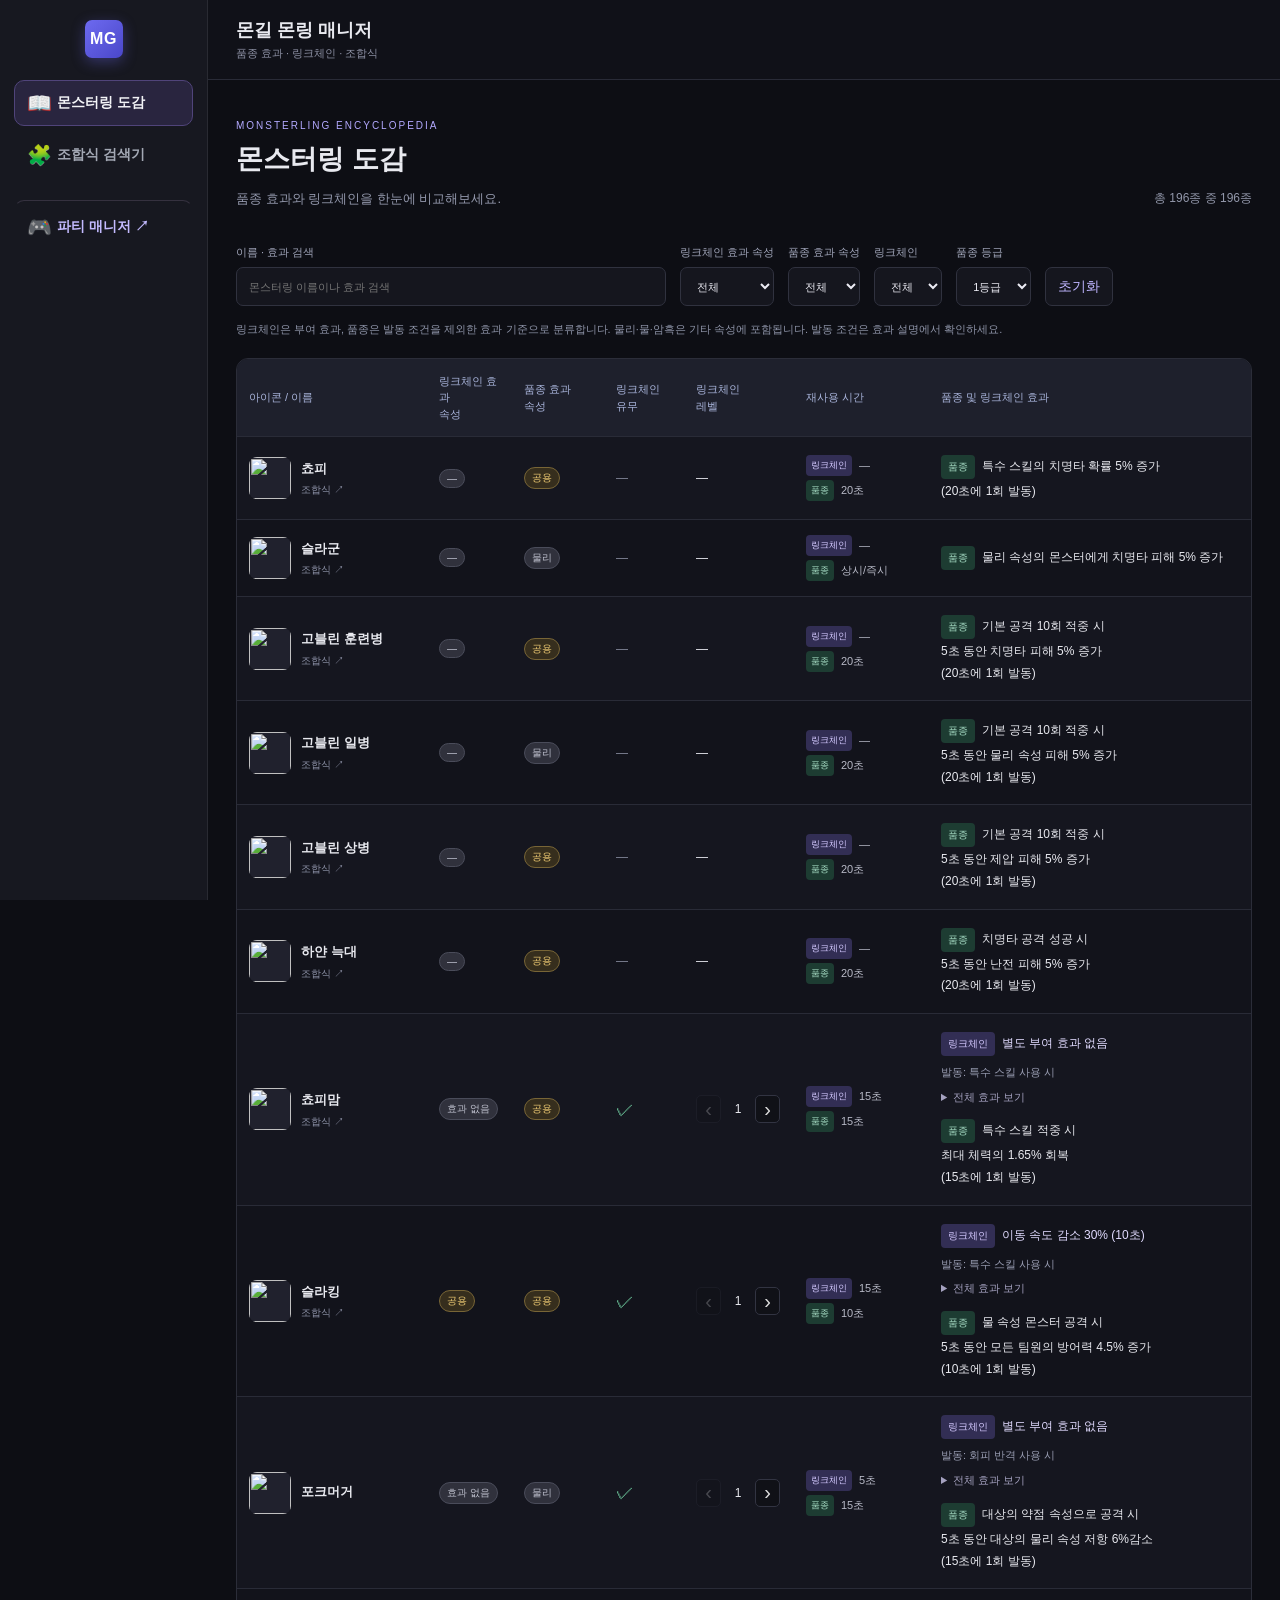
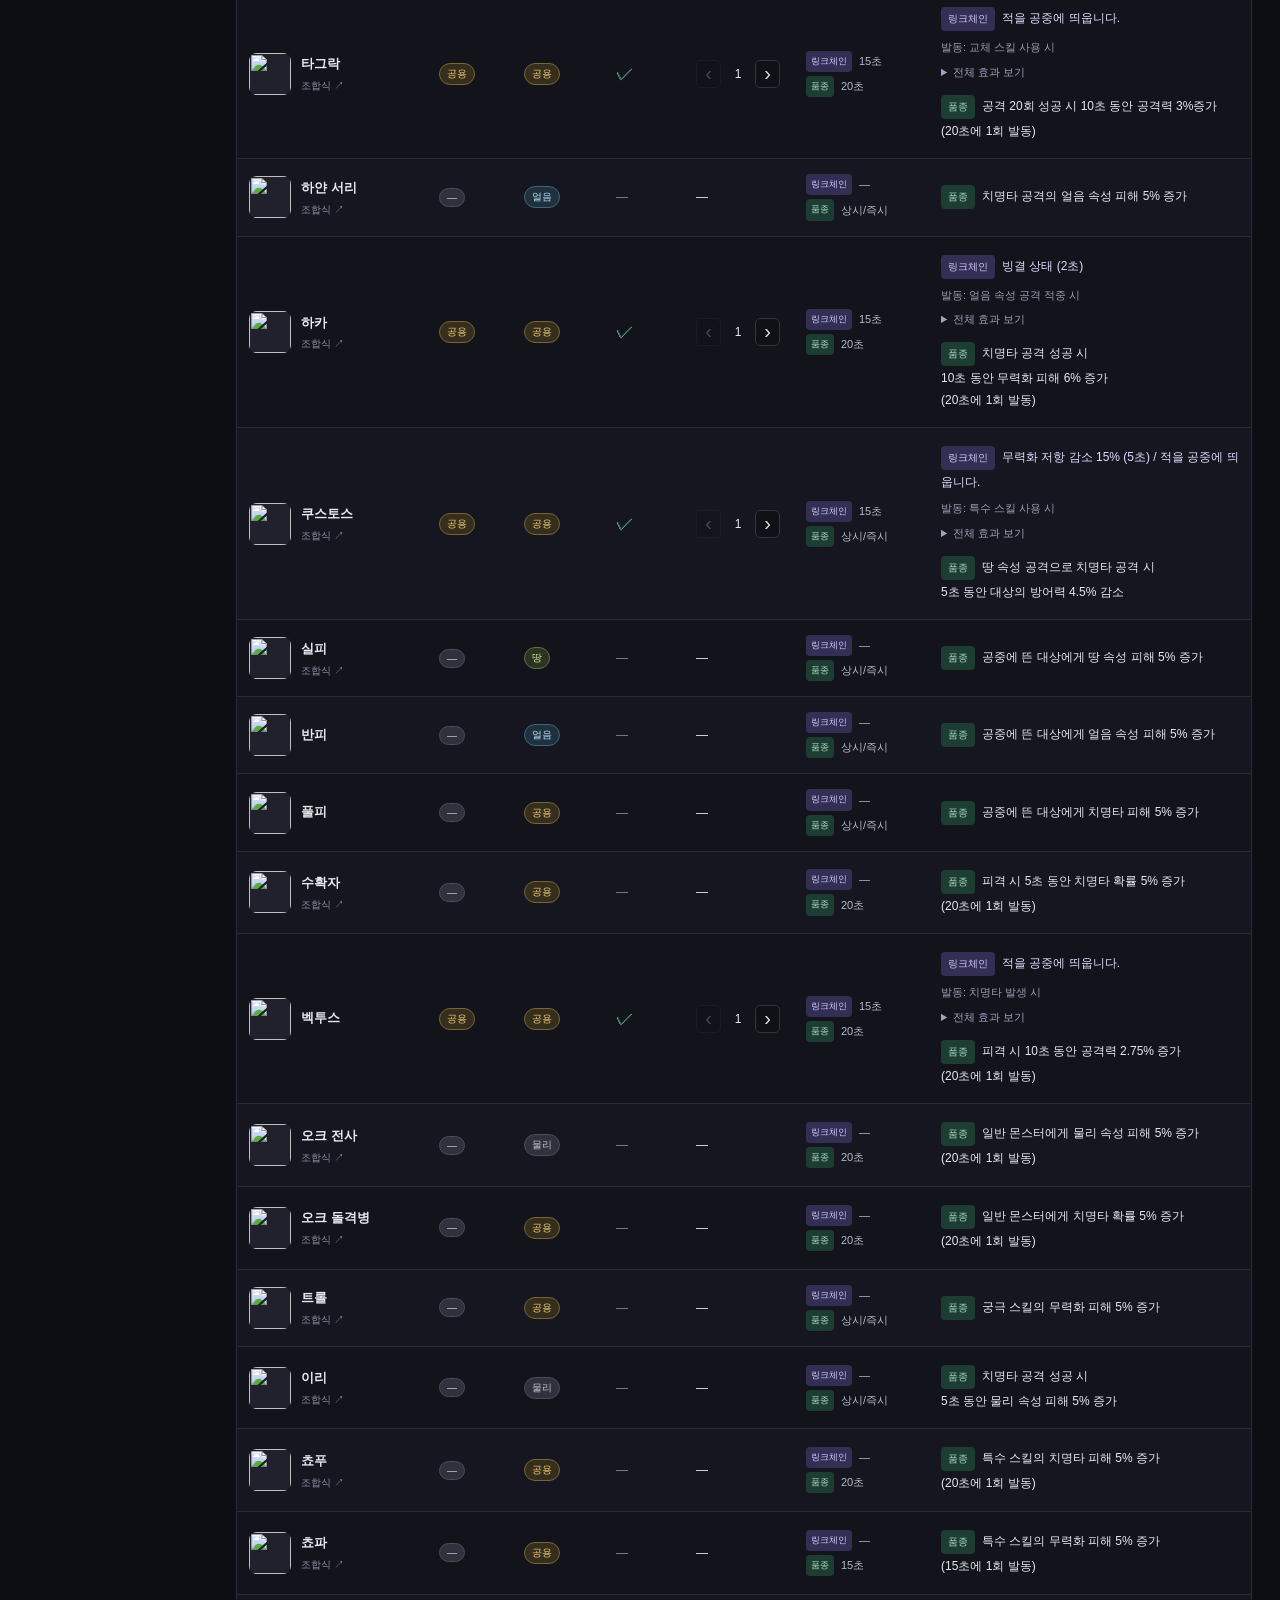
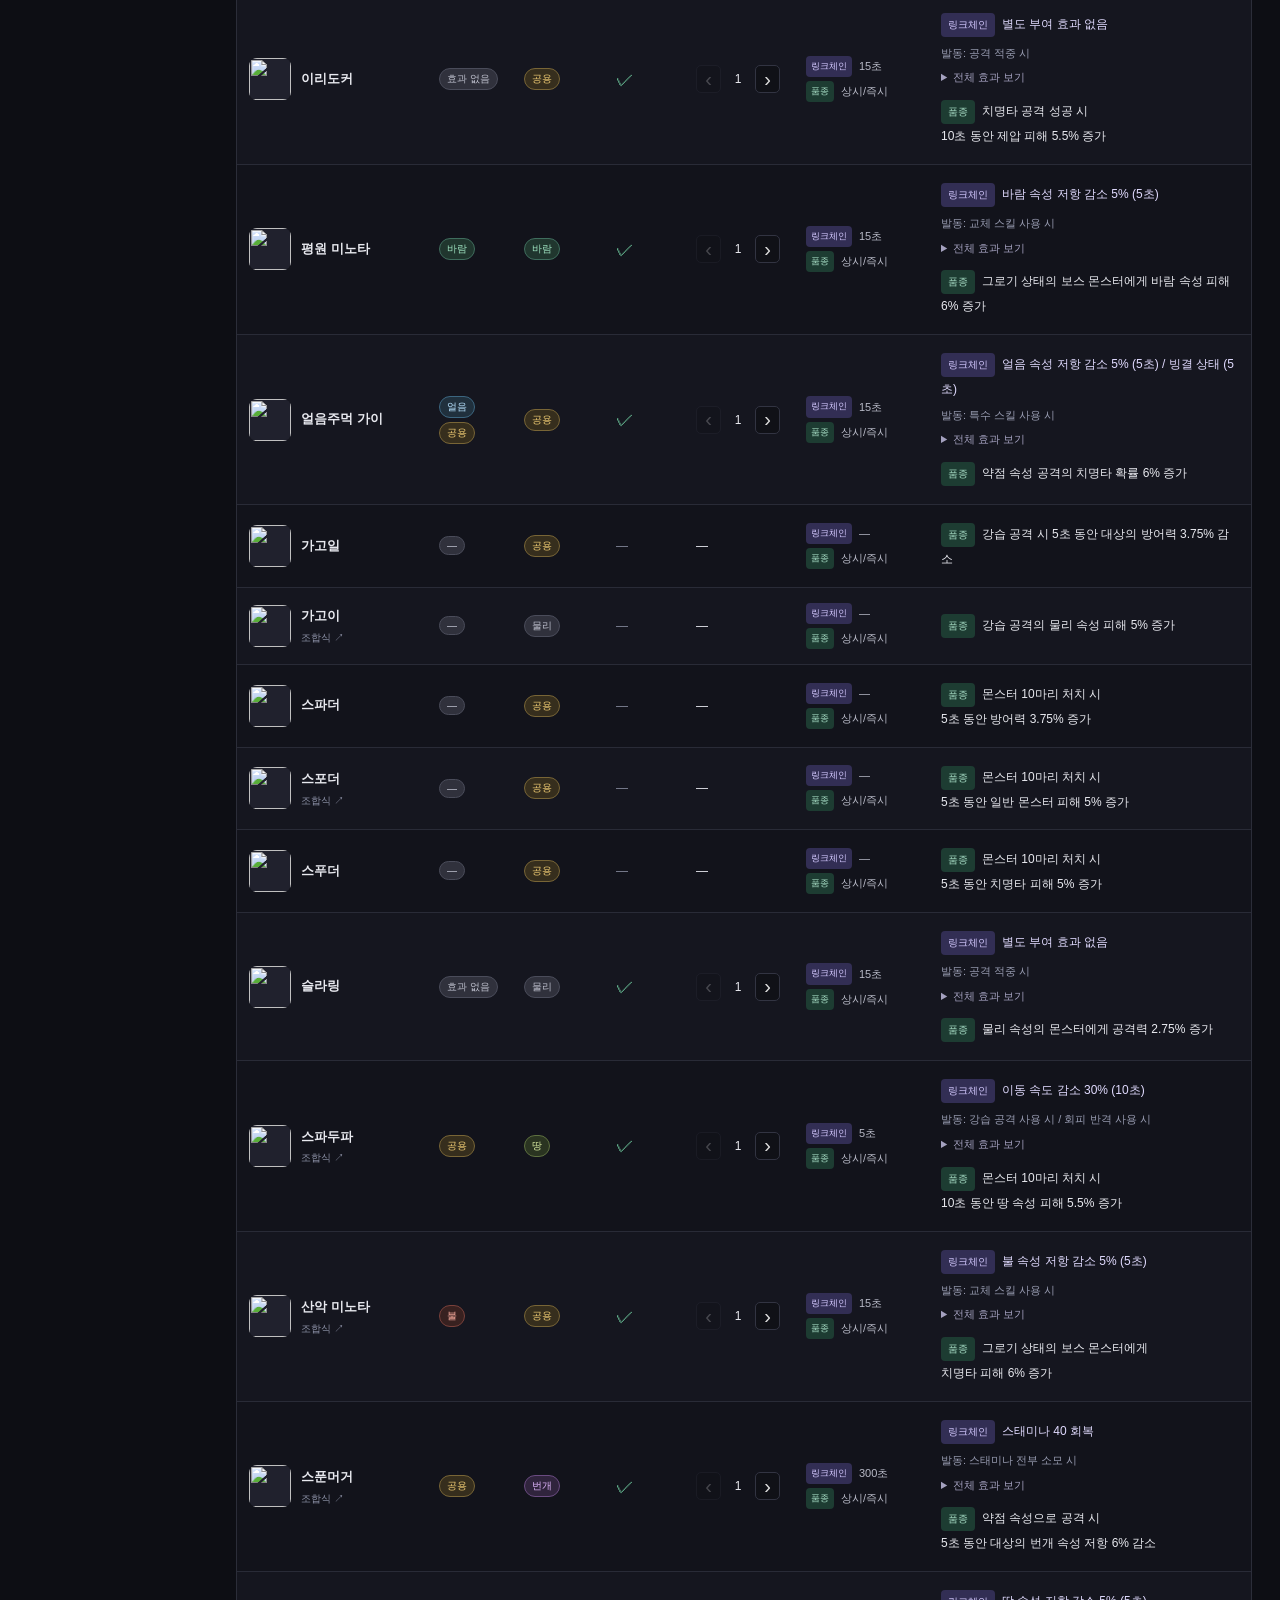
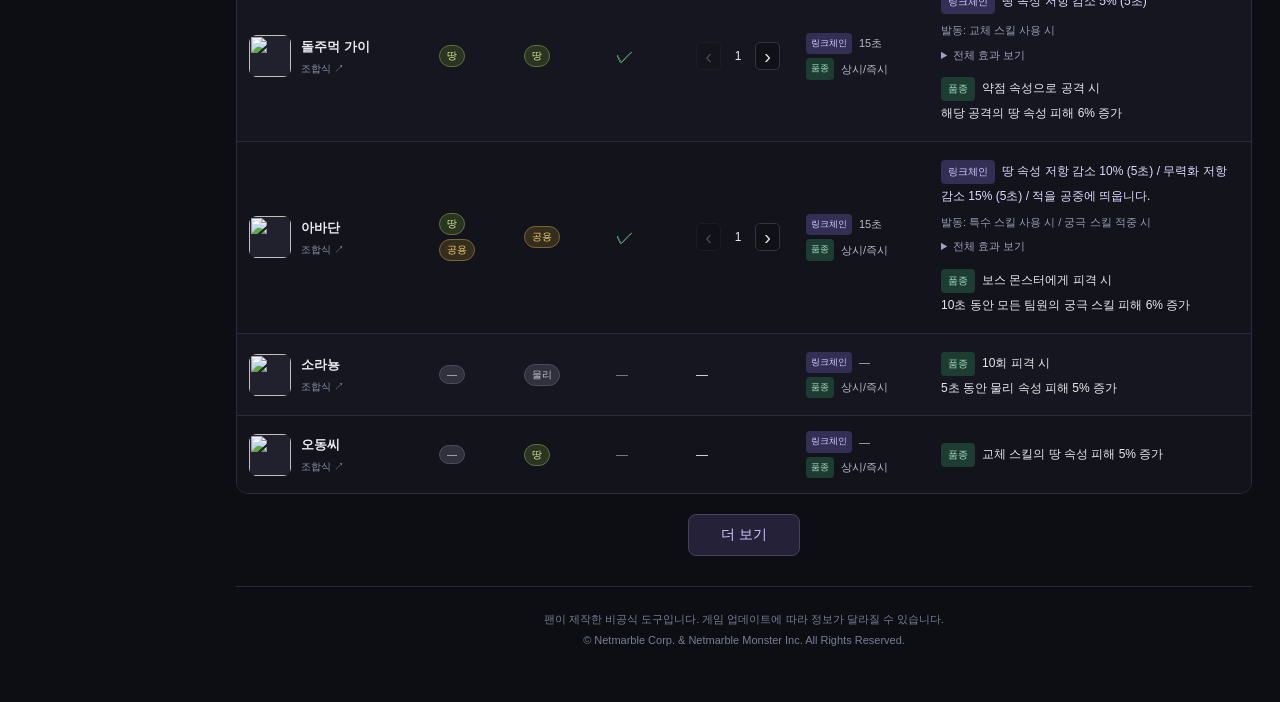
==== index.html @ b7ab4e78 "Add files via upload" ====
<!doctype html><html lang="ko"><head><meta charset="utf-8"><meta name="viewport" content="width=device-width,initial-scale=1"><title>몬길 몬링 매니저 · 품종 효과와 링크체인 도감</title><link rel="stylesheet" href="editor-base.css"><link rel="stylesheet" href="style.css?v=20261018-effects3"></head><body><div class="app-shell monling-shell"><aside class="app-sidebar"><div class="app-sidebar__brand"><span class="app-sidebar__logo">MG</span></div><nav class="app-sidebar__nav" aria-label="주 메뉴"><a href="index.html" class="app-sidebar__item is-active" aria-current="page"><span class="app-sidebar__icon">📖</span><span class="app-sidebar__label">몬스터링 도감</span></a><a href="recipes/index.html" class="app-sidebar__item"><span class="app-sidebar__icon">🧩</span><span class="app-sidebar__label">조합식 검색기</span></a><a href="https://southsilverg.github.io/MonGilPartyManagers/" class="app-sidebar__item manager-switch" data-party-link><span class="app-sidebar__icon">🎮</span><span class="app-sidebar__label">파티 매니저 ↗</span></a></nav></aside><div class="app-content"><header class="manager-header"><a class="manager-brand" href="index.html"><span class="manager-logo">MG</span><span><strong>몬길 몬링 매니저</strong><small>품종 효과 · 링크체인 · 조합식</small></span></a></header>
<main class="catalog-page"><div class="page-heading"><div><p class="eyebrow">MONSTERLING ENCYCLOPEDIA</p><h1>몬스터링 도감</h1><p>품종 효과와 링크체인을 한눈에 비교해보세요.</p></div><span id="resultCount" role="status" aria-live="polite"></span></div>
<form id="filters" class="filters" role="search"><label class="search-label"><span>이름 · 효과 검색</span><input id="search" type="search" placeholder="몬스터링 이름이나 효과 검색" autocomplete="off"></label><label>링크체인 효과 속성<select id="chainElement" aria-label="링크체인 효과 속성"><option value="">전체</option></select></label><label>품종 효과 속성<select id="breedElement" aria-label="품종 효과 속성"><option value="">전체</option></select></label><label>링크체인<select id="hasChain" aria-label="링크체인"><option value="">전체</option><option value="yes">있음</option><option value="no">없음</option></select></label><label>품종 등급<select id="grade" aria-label="품종 등급"><option value="1">1등급</option><option value="2">2등급</option><option value="3">3등급</option><option value="4">4등급</option><option value="5">5등급</option></select></label><button type="button" id="reset">초기화</button></form>
<p class="filter-note">링크체인은 부여 효과, 품종은 발동 조건을 제외한 효과 기준으로 분류합니다. 물리·물·암흑은 기타 속성에 포함됩니다. 발동 조건은 효과 설명에서 확인하세요.</p>
<div class="table-wrap"><table><thead><tr><th scope="col">아이콘 / 이름</th><th scope="col">링크체인 효과<br>속성</th><th scope="col">품종 효과<br>속성</th><th scope="col">링크체인<br>유무</th><th scope="col">링크체인<br>레벨</th><th scope="col">재사용 시간</th><th scope="col">품종 및 링크체인 효과</th></tr></thead><tbody id="catalogRows"></tbody></table></div><p id="empty" class="empty" hidden>일치하는 몬스터링이 없습니다. 검색어나 필터를 바꿔보세요.</p><button id="loadMore" type="button" class="load-more" hidden>더 보기</button>
<footer class="manager-footer">팬이 제작한 비공식 도구입니다. 게임 업데이트에 따라 정보가 달라질 수 있습니다.<br>© Netmarble Corp. &amp; Netmarble Monster Inc. All Rights Reserved.</footer></main></div></div>
<script src="site-links.js"></script><script src="catalog-data.js?v=20261018-effects3"></script><script src="catalog-engine.js?v=20261018-effects3"></script><script src="app.js?v=20261018-effects3"></script><script src="analytics-config.js"></script><script src="analytics.js"></script></body></html>
---- editor-base.css ----
:root {
  --bg: #0a0b10;
  --bg-soft: #10121a;
  --panel: #14161f;
  --panel-2: #191c27;
  --border: rgba(255, 255, 255, 0.08);
  --border-strong: rgba(255, 255, 255, 0.14);
  --dashed: rgba(255, 255, 255, 0.22);

  --text-primary: #f3f4f7;
  --text-secondary: #a3a8b4;
  --text-muted: #6b7280;

  --accent: #6d6af0;
  --accent-soft: rgba(109, 106, 240, 0.16);
  --accent-border: rgba(109, 106, 240, 0.45);

  --green: #2fbf71;
  --green-hover: #29a862;
  --green-soft: rgba(47, 191, 113, 0.18);
  --green-border: rgba(47, 191, 113, 0.55);

  --gold: #e8b13e;
  --gold-soft: rgba(232, 177, 62, 0.16);

  --radius-lg: 14px;
  --radius-md: 10px;
  --radius-sm: 7px;
}

* { box-sizing: border-box; }

html, body {
  margin: 0;
  padding: 0;
  background: var(--bg);
  color: var(--text-primary);
  font-family: "Pretendard", "Malgun Gothic", "Apple SD Gothic Neo", -apple-system, sans-serif;
  -webkit-font-smoothing: antialiased;
}

body {
  background:
    radial-gradient(1200px 500px at 15% -10%, rgba(109, 106, 240, 0.10), transparent 60%),
    radial-gradient(900px 500px at 100% 10%, rgba(47, 191, 113, 0.06), transparent 55%),
    var(--bg);
  min-height: 100vh;
}

/* ---------- 헤더 / 툴바 ---------- */
.toolbar {
  display: flex;
  align-items: center;
  justify-content: space-between;
  padding: 14px 28px;
  border-bottom: 1px solid var(--border);
  position: sticky;
  top: 0;
  background: rgba(10, 11, 16, 0.85);
  backdrop-filter: blur(8px);
  z-index: 5;
  flex-wrap: wrap;
  gap: 10px;
}

.brand { display: flex; align-items: center; gap: 12px; }

.brand__mark {
  width: 34px;
  height: 34px;
  border-radius: 9px;
  background: linear-gradient(135deg, var(--accent), #4a47c9);
  display: flex;
  align-items: center;
  justify-content: center;
  font-weight: 800;
  font-size: 16px;
  color: #fff;
  letter-spacing: 0.5px;
  box-shadow: 0 4px 14px rgba(109, 106, 240, 0.35);
}

.brand__text { display: flex; flex-direction: column; line-height: 1.25; }
.brand__title { font-size: 17.5px; font-weight: 700; color: var(--text-primary); }
.brand__subtitle { font-size: 14px; color: var(--text-muted); font-weight: 500; }

.btn-save-png {
  display: flex;
  align-items: center;
  gap: 6px;
  background: var(--green);
  border: 1px solid rgba(0, 0, 0, 0.15);
  color: #08150d;
  padding: 9px 18px;
  border-radius: 8px;
  cursor: pointer;
  font-weight: 700;
  font-size: 16px;
  transition: background 0.15s, transform 0.1s;
}
.btn-save-png:hover { background: var(--green-hover); }
.btn-save-png:active { transform: translateY(1px); }
.btn-save-png__icon { font-size: 15px; }

.toolbar__actions {
  display: flex;
  align-items: center;
  gap: 10px;
  flex-wrap: wrap;
}

.btn-upload-png {
  display: flex;
  align-items: center;
  gap: 6px;
  background: var(--accent);
  border: 1px solid rgba(0, 0, 0, 0.15);
  color: #fff;
  padding: 9px 18px;
  border-radius: 8px;
  cursor: pointer;
  font-weight: 700;
  font-size: 16px;
  transition: background 0.15s, transform 0.1s;
}
.btn-upload-png:hover { background: #5b57e6; }
.btn-upload-png:active { transform: translateY(1px); }
.btn-upload-png__icon { font-size: 15px; }

.btn-history {
  display: flex;
  align-items: center;
  gap: 6px;
  background: var(--panel-2);
  border: 1px solid var(--border-strong);
  color: var(--text-primary);
  padding: 9px 18px;
  border-radius: 8px;
  cursor: pointer;
  font-weight: 700;
  font-size: 16px;
  transition: background 0.15s, transform 0.1s;
}
.btn-history:hover { background: #222636; }
.btn-history:active { transform: translateY(1px); }
.btn-history__icon { font-size: 15px; }

/* ---------- 기록(히스토리) 팝업 ---------- */
.history-modal__list {
  overflow-y: auto;
  padding: 10px 12px;
  display: flex;
  flex-direction: column;
  gap: 6px;
  min-height: 80px;
}
.history-item {
  display: flex;
  align-items: center;
  gap: 8px;
  background: var(--bg-soft);
  border: 1px solid var(--border);
  border-radius: var(--radius-sm);
  padding: 10px 12px;
  cursor: pointer;
}
.history-item:hover { border-color: var(--accent-border); background: var(--accent-soft); }
.history-item__main { flex: 1; min-width: 0; }
.history-item__title {
  font-size: 16px;
  font-weight: 700;
  color: var(--text-primary);
  overflow: hidden;
  text-overflow: ellipsis;
  white-space: nowrap;
}
.history-item__time { font-size: 12.5px; color: var(--text-muted); margin-top: 4px; }
.history-item__members {
  display: flex;
  flex-wrap: wrap;
  gap: 4px 8px;
  margin-top: 6px;
}
.history-item__members--empty { font-size: 12.5px; color: var(--text-muted); }
.history-item__member {
  display: inline-flex;
  align-items: center;
  gap: 5px;
  font-size: 13px;
  color: var(--text-primary);
  background: rgba(255, 255, 255, 0.04);
  border: 1px solid var(--border);
  border-radius: 999px;
  padding: 2px 9px 2px 3px;
}
.history-item__member-icon {
  width: 22px;
  height: 22px;
  border-radius: 50%;
  object-fit: cover;
  flex: none;
}
.history-item__delete {
  background: none;
  border: none;
  color: var(--text-muted);
  font-size: 16px;
  cursor: pointer;
  padding: 4px 8px;
  border-radius: 6px;
}
.history-item__delete:hover { color: #ff7b7b; background: rgba(255, 123, 123, 0.12); }
.history-modal__empty {
  text-align: center;
  color: var(--text-muted);
  padding: 28px 8px;
  font-size: 15px;
}
.history-modal__footer {
  display: flex;
  align-items: center;
  justify-content: space-between;
  gap: 10px;
  padding: 10px 16px;
  border-top: 1px solid var(--border);
}
.history-modal__hint { font-size: 12px; color: var(--text-muted); line-height: 1.4; }
.history-modal__clear {
  flex-shrink: 0;
  background: none;
  border: 1px solid var(--border-strong);
  color: var(--text-secondary);
  border-radius: 6px;
  padding: 6px 10px;
  font-size: 13px;
  cursor: pointer;
}
.history-modal__clear:hover { color: #ff7b7b; border-color: rgba(255, 123, 123, 0.5); }

/* ---------- 좌측 사이드바 (파티 매니저 / 과금 효율 탭) ---------- */
.app-shell {
  display: flex;
  align-items: stretch;
  min-height: 100vh;
}

.app-sidebar {
  flex-shrink: 0;
  width: 208px;
  display: flex;
  flex-direction: column;
  gap: 22px;
  padding: 20px 14px;
  background: var(--panel);
  border-right: 1px solid var(--border);
  position: sticky;
  top: 0;
  height: 100vh;
  z-index: 10;
}

.app-sidebar__brand {
  display: flex;
  align-items: center;
  justify-content: center;
}

.app-sidebar__logo {
  width: 38px;
  height: 38px;
  border-radius: var(--radius-sm);
  background: linear-gradient(135deg, var(--accent), #4a47c9);
  display: flex;
  align-items: center;
  justify-content: center;
  font-weight: 800;
  font-size: 16px;
  color: #fff;
  letter-spacing: 0.5px;
  box-shadow: 0 4px 14px rgba(109, 106, 240, 0.35);
}

.app-sidebar__nav {
  display: flex;
  flex-direction: column;
  gap: 6px;
}

.app-sidebar__item {
  display: flex;
  align-items: center;
  gap: 10px;
  padding: 10px 12px;
  border-radius: var(--radius-md);
  border: 1px solid transparent;
  color: var(--text-secondary);
  text-decoration: none;
  font-size: 16px;
  font-weight: 700;
  transition: background 0.15s, border-color 0.15s, color 0.15s;
}
.app-sidebar__item:hover {
  background: var(--accent-soft);
  color: var(--text-primary);
}
.app-sidebar__item.is-active {
  background: var(--accent-soft);
  border-color: var(--accent-border);
  color: var(--text-primary);
}
.app-sidebar__icon {
  font-size: 20px;
  width: 20px;
  text-align: center;
  flex-shrink: 0;
}

.app-content {
  flex: 1;
  min-width: 0;
}

@media (max-width: 720px) {
  .app-shell { flex-direction: column; }
  .app-sidebar {
    width: 100%;
    height: auto;
    position: sticky;
    top: 0;
    flex-direction: row;
    align-items: center;
    justify-content: space-between;
    gap: 10px;
    padding: 10px 14px;
    border-right: none;
    border-bottom: 1px solid var(--border);
  }
  .app-sidebar__nav { flex-direction: row; gap: 8px; }
  .app-sidebar__item { padding: 8px 10px; font-size: 15px; }
}

/* ---------- 보드 레이아웃 ---------- */
.board {
  padding: 28px;
  max-width: 1440px;
  margin: 0 auto;
}

.slots {
  display: grid;
  grid-template-columns: repeat(3, 1fr);
  gap: 20px;
}

@media (max-width: 1000px) {
  .slots { grid-template-columns: 1fr; }
}

/* ---------- 파티 제목 / 컨텐츠 설정 ---------- */
/* 슬롯 영역(.slots)과 똑같은 3열 그리드를 사용해서, 파티 이름 박스는
   1~2번째 칸을, 컨텐츠 박스는 정확히 3번째 슬롯 칸의 폭에 맞춰
   정렬되도록 합니다. */
.party-header {
  display: grid;
  grid-template-columns: repeat(3, 1fr);
  gap: 20px;
  margin-bottom: 20px;
}

.party-title-box {
  grid-column: span 2;
  min-width: 0;
  background: var(--panel);
  border: 1px solid var(--border);
  border-radius: var(--radius-lg);
  padding: 4px 6px;
  display: flex;
  align-items: center;
}

.party-title-box__input {
  width: 100%;
  background: transparent;
  border: none;
  padding: 14px 16px;
  font-size: 27.5px;
  font-weight: 800;
  color: var(--text-primary);
  font-family: inherit;
}
.party-title-box__input:focus { outline: none; }
.party-title-box__input::placeholder { color: var(--text-muted); }

/* PNG 저장(html2canvas) 중에만 잠깐 쓰이는 대역(clone). html2canvas가
   <input> 내부 글자를 화면과 다르게(위쪽이 잘린 것처럼) 그리는 문제를
   피하려고, 캡처하는 동안에는 이 div가 입력창 자리를 대신합니다. */
.party-title-box__input--capture-hidden { display: none; }
.party-title-box__input--capture-clone {
  white-space: nowrap;
  overflow: hidden;
  text-overflow: ellipsis;
  box-sizing: border-box;
}
.party-title-box__input--capture-placeholder { color: var(--text-muted); }

.content-box {
  grid-column: span 1;
  min-width: 0;
  border: 1px solid var(--border);
  border-radius: var(--radius-lg);
  cursor: pointer;
  font-family: inherit;
  position: relative;
  overflow: hidden;
  background: var(--panel);
  display: flex;
  align-items: center;
  padding: 0 18px;
}

.content-box--empty {
  background: var(--bg-soft);
  border: 1.5px dashed var(--dashed);
  color: var(--text-secondary);
  justify-content: center;
  gap: 8px;
}
.content-box--empty:hover {
  border-color: var(--accent-border);
  background: var(--accent-soft);
  color: var(--text-primary);
}
.content-box--empty .content-box__plus {
  font-size: 32.5px;
  font-weight: 300;
  line-height: 1;
}
.content-box--empty .content-box__label {
  font-size: 16px;
  font-weight: 600;
}

.content-box__name {
  color: var(--text-primary);
  font-size: 22.5px;
  font-weight: 800;
  padding: 14px 0;
  position: relative;
  z-index: 2;
}
.content-box__image {
  position: absolute;
  top: 0;
  right: 0;
  height: 100%;
  width: 46%;
  background-size: cover;
  background-position: center;
  background-repeat: no-repeat;
  z-index: 0;
}
/* 이미지 왼쪽을 배경색 쪽으로 자연스럽게 흐려지게 하는 효과.
   (html2canvas로 PNG 저장할 때 CSS mask-image가 제대로 그려지지
   않아서, 실제 그라데이션 배경을 가진 요소를 겹치는 방식으로 대체) */
.content-box__image-fade {
  position: absolute;
  top: 0;
  right: 0;
  height: 100%;
  width: 46%;
  background: linear-gradient(to right, var(--panel) 0%, transparent 45%);
  pointer-events: none;
  z-index: 1;
}

@media (max-width: 720px) {
  .party-header { grid-template-columns: 1fr; }
  .party-title-box,
  .content-box { grid-column: 1 / -1; }
}

/* ---------- 컨텐츠 선택 팝업 ---------- */
.content-modal__tabs {
  display: flex;
  gap: 6px;
  padding: 12px 16px 0;
}
.content-modal__tab {
  flex: 1;
  padding: 9px 0;
  border-radius: var(--radius-sm);
  border: 1px solid var(--border);
  background: var(--bg-soft);
  color: var(--text-secondary);
  font-size: 16px;
  font-weight: 700;
  cursor: pointer;
}
.content-modal__tab:hover { color: var(--text-primary); border-color: var(--accent-border); }
.content-modal__tab.is-active {
  background: var(--accent-soft);
  border-color: var(--accent-border);
  color: var(--text-primary);
}

.content-modal__grid {
  padding: 12px 16px 16px;
  overflow-y: auto;
  display: grid;
  grid-template-columns: repeat(auto-fill, minmax(140px, 1fr));
  gap: 10px;
}

.content-item {
  background: var(--bg-soft);
  border: 1px solid var(--border);
  border-radius: var(--radius-md);
  cursor: pointer;
  padding: 8px;
  display: flex;
  flex-direction: column;
  gap: 8px;
  text-align: center;
  color: var(--text-primary);
  font-size: 16px;
  font-weight: 600;
  transition: background 0.15s, border-color 0.15s;
}
.content-item:hover { background: var(--accent-soft); border-color: var(--accent-border); }
.content-item img {
  width: 100%;
  aspect-ratio: 4 / 3;
  object-fit: cover;
  border-radius: var(--radius-sm);
}

/* ---------- 슬롯 컬럼 (카드형) ---------- */
.slot {
  display: flex;
  flex-direction: column;
  gap: 12px;
  background: var(--panel);
  border: 1px solid var(--border);
  border-radius: var(--radius-lg);
  padding: 14px;
  /* Without this, a long equipment/monster name inside this column can
     force its own natural (unwrapped) text width upward through the flex
     column, widening this slot beyond its equal 1fr share of the 3-column
     board and making it look bigger than the other, still-empty slots. */
  min-width: 0;
}

.slot__header {
  text-align: center;
  font-weight: 700;
  font-size: 16px;
  letter-spacing: 0.3px;
  color: var(--text-secondary);
  padding: 6px 0 2px;
}

/* ---------- 캐릭터 카드 ---------- */
.char-card {
  position: relative;
  border-radius: var(--radius-md);
  overflow: hidden;
  border: 1px solid var(--border);
  background: var(--bg-soft);
}

.char-card__button {
  width: 100%;
  aspect-ratio: 1 / 1;
  background: transparent;
  border: none;
  cursor: pointer;
  padding: 0;
  color: var(--text-muted);
  position: relative;
}

.char-card__button--empty {
  border: 1.5px dashed var(--dashed);
  border-radius: var(--radius-md);
  margin: 6px;
  width: calc(100% - 12px);
}
.char-card__button--empty:hover {
  border-color: var(--accent-border);
  background: var(--accent-soft);
  color: var(--text-secondary);
}
.char-card__button--empty:hover .char-card__portrait {
  background: var(--accent-soft);
}

/* 실제 이미지(또는 빈 상태 안내문구)를 담는 안쪽 래퍼입니다. 이미지 확대/
   자르기(overflow:hidden)는 여기서만 적용되고, charBtn 자체는 overflow가
   visible이라 형제로 붙는 아티팩트 버튼이 아래로 튀어나와도 잘리지 않습니다. */
.char-card__portrait {
  position: absolute;
  inset: 0;
  display: flex;
  flex-direction: column;
  align-items: center;
  justify-content: center;
  gap: 6px;
  overflow: hidden;
  transition: background 0.15s;
}

.char-card__button .placeholder-plus {
  font-size: 42.5px;
  font-weight: 300;
  line-height: 1;
}
.char-card__button .placeholder-hint {
  font-size: 15px;
  font-weight: 600;
}

.char-card__button img {
  width: 100%;
  height: 100%;
  object-fit: cover;
  display: block;
  /* Uniform frame rule applied identically to every character, regardless
     of the source image's own internal padding: every portrait is scaled
     up by the same fixed factor around its own center. This is a single
     shared CSS rule (not a per-character override) that shrinks how much
     of each source image's edge is visible, so differences in baked-in
     padding between source files matter less and every card reads as the
     same "zoom level". It cannot fully erase the largest source padding
     without over-cropping already-tight portraits, since the underlying
     images themselves are not being edited. */
  transform: scale(1.35);
  transform-origin: center center;
}

.char-card__name {
  background: var(--panel-2);
  border-top: 1px solid var(--border);
  padding: 10px 6px;
  font-size: 19.5px;
  font-weight: 700;
  color: var(--text-primary);
  display: flex;
  align-items: center;
  justify-content: center;
  flex-wrap: nowrap;
  gap: 6px;
  overflow: hidden;
}

.char-card__name-text {
  min-width: 0;
  overflow: hidden;
  text-overflow: ellipsis;
  white-space: nowrap;
}

/* ---------- 캐릭터 이름 앞 속성 아이콘 (배경 없이 아이콘만) ---------- */
.char-card__attr-icon {
  flex-shrink: 0;
  width: 1.15em;
  height: 1.15em;
  object-fit: contain;
}

/* ---------- 전설 몬스터링 버튼 (캐릭터 카드 우측 하단 구석, 이미지 안쪽에 겹쳐 표시) ---------- */
/* 이름 표시줄(.char-card__name)과 겹치지 않도록 bottom을 양수로 두어
   이미지 영역 안쪽에서만 걸치게 하고, 채도를 낮춘 어두운 톤으로 통일했습니다. */
.slot-badge-btn {
  position: absolute;
  bottom: 6%;
  width: 29%;
  aspect-ratio: 1 / 1;
  border-radius: 50%;
  border: 2px solid rgba(255, 255, 255, 0.4);
  background: linear-gradient(160deg, #3a3d44, #16171c);
  box-shadow: 0 4px 10px rgba(0, 0, 0, 0.5);
  cursor: pointer;
  padding: 0;
  z-index: 4;
  display: flex;
  align-items: center;
  justify-content: center;
  overflow: hidden;
  transition: transform 0.12s, box-shadow 0.12s, border-color 0.12s;
}

.slot-badge-btn:hover {
  transform: scale(1.06);
  border-color: rgba(255, 255, 255, 0.65);
  box-shadow: 0 6px 14px rgba(0, 0, 0, 0.6);
}

.slot-badge-btn__label {
  color: rgba(255, 255, 255, 0.85);
  font-size: 11.5px;
  font-weight: 800;
  line-height: 1.15;
  text-align: center;
  white-space: pre-line;
  padding: 0 4px;
}

.slot-badge-btn--filled {
  background: #0d0e12;
}

.slot-badge-btn--filled img {
  width: 100%;
  height: 100%;
  object-fit: contain;
  padding: 14%;
  box-sizing: border-box;
}

/* 전설 몬스터링은 이미지 우측 하단 구석을 차지합니다. 원 버튼 + (선택 시)
   그 아래 이름표를 함께 담는 래퍼를 통째로 위치시키고, 안의 버튼 자체는
   더 이상 개별적으로 위치를 잡지 않도록 position을 static으로 되돌립니다. */
.legend-monster-slot {
  position: absolute;
  right: 6%;
  bottom: 6%;
  width: 29%;
  z-index: 4;
  display: flex;
  flex-direction: column;
  align-items: center;
  gap: 4px;
}

.legend-monster-slot .slot-badge-btn {
  position: static;
  width: 100%;
}

.legend-monster-slot__name {
  color: #fff;
  font-size: 14px;
  font-weight: 800;
  white-space: nowrap;
  text-shadow: 0 1px 4px rgba(0, 0, 0, 0.85), 0 0 2px rgba(0, 0, 0, 0.85);
}

/* ---------- 아티팩트 막대 (캐릭터 이름 바로 아래, 카드 폭 전체) ---------- */
.artifact-bar {
  width: 100%;
  display: flex;
  align-items: center;
  gap: 10px;
  padding: 10px 14px;
  background: var(--panel-2);
  border: none;
  border-top: 1px solid var(--border);
  cursor: pointer;
  font-family: inherit;
  text-align: left;
  color: var(--text-secondary);
  transition: background 0.15s, color 0.15s;
}

.artifact-bar:hover {
  background: var(--accent-soft);
  color: var(--text-primary);
}

.artifact-bar img {
  width: 40px;
  height: 40px;
  border-radius: 8px;
  object-fit: cover;
  flex-shrink: 0;
}

.artifact-bar__label {
  font-size: 16px;
  font-weight: 700;
  min-width: 0;
  overflow: hidden;
  text-overflow: ellipsis;
  white-space: nowrap;
}

.artifact-bar__label--placeholder {
  color: var(--text-muted);
  font-weight: 600;
}

.artifact-bar--filled .artifact-bar__label {
  color: var(--text-primary);
}

/* ---------- 몬스터링 ---------- */
.rings { display: flex; flex-direction: column; gap: 8px; }

/* 몬스터 버튼(왼쪽, 위아래 전체 높이)을 기준으로, 옵션 4칸은 오른쪽에
   2 x 2로 넓게 배치합니다. 옵션 칸이 이전보다 가로로 훨씬 넓어져서
   글자 크기를 키워도 겹치거나 너무 빽빽해지지 않습니다. 아래 옵션
   4칸(.ring-slot)에는 별도 grid-column/grid-row를 지정하지 않아도,
   CSS grid가 순서대로 자동 배치하면서 자연스럽게 2 x 2로 채워집니다
   (몬스터 버튼이 1열 전체를 차지하고 있기 때문).*/
.ring-row {
  display: grid;
  grid-template-columns: 1.7fr 2fr 2fr;
  grid-auto-rows: minmax(0, 1fr);
  align-items: stretch;
  gap: 6px;
  position: relative;
  border-radius: var(--radius-sm);
  min-width: 0;
}

.ring-row--linkchain {
  padding: 8px 4px 4px;
  margin: -4px -4px 0;
  border: 1px solid var(--gold-soft);
  background: linear-gradient(180deg, rgba(232, 177, 62, 0.07), transparent 60%);
  border-radius: var(--radius-md);
}

.badge-linkchain {
  position: absolute;
  top: -9px;
  left: 6px;
  background: var(--gold);
  color: #241a03;
  font-size: 11px;
  font-weight: 800;
  padding: 2px 7px;
  border-radius: 999px;
  letter-spacing: 0.2px;
  line-height: 1.4;
  box-shadow: 0 2px 6px rgba(232, 177, 62, 0.4);
  z-index: 2;
}

.ring-row__label {
  grid-row: 1 / span 2;
  background: var(--bg-soft);
  border: 1px solid var(--border);
  color: var(--text-secondary);
  font-size: 15px;
  font-weight: 600;
  display: flex;
  flex-direction: column;
  align-items: center;
  justify-content: center;
  gap: 2px;
  text-align: center;
  min-width: 0;
  min-height: 108px;
  border-radius: var(--radius-sm);
  padding: 4px;
  line-height: 1.2;
  cursor: pointer;
  transition: background 0.15s, border-color 0.15s;
}
.ring-row__label:hover { border-color: var(--accent-border); background: var(--accent-soft); }

.ring-row__label--empty {
  border-style: dashed;
  border-color: var(--dashed);
}

.ring-row__label--filled {
  border-color: var(--accent-border);
  background: var(--accent-soft);
}

.ring-row__monster-icon {
  width: 46px;
  height: 46px;
  object-fit: cover;
  border-radius: var(--radius-sm);
  flex-shrink: 0;
}

.ring-row__ring-name {
  font-size: 13px;
  font-weight: 700;
  color: var(--text-muted);
  text-transform: uppercase;
  letter-spacing: 0.3px;
}
.ring-row__monster-name {
  font-size: 15px;
  color: var(--text-primary);
  font-weight: 600;
  white-space: pre-line;
  overflow-wrap: break-word;
  word-break: break-all;
  max-width: 100%;
  min-width: 0;
  width: 100%;
}
.ring-row__monster-name--placeholder { color: var(--text-muted); font-weight: 500; white-space: normal; }

.ring-slot {
  background: var(--bg-soft);
  border: 1px solid var(--border);
  color: var(--text-muted);
  display: flex;
  flex-direction: column;
  align-items: center;
  justify-content: center;
  gap: 3px;
  text-align: center;
  min-height: 51px;
  border-radius: var(--radius-sm);
  padding: 4px;
  line-height: 1.2;
  cursor: pointer;
  transition: background 0.15s, border-color 0.15s, color 0.15s;
}
.ring-slot:hover { border-color: var(--accent-border); background: var(--accent-soft); }
.ring-slot.filled {
  background: var(--accent-soft);
  border-color: var(--accent-border);
}

.ring-slot__label {
  font-size: 12px;
  font-weight: 700;
  color: var(--text-muted);
  text-transform: uppercase;
  letter-spacing: 0.2px;
}
.ring-slot__value {
  font-size: 14.5px;
  font-weight: 600;
  color: var(--text-secondary);
  white-space: pre-line;
}
.ring-slot.filled .ring-slot__value { color: var(--text-primary); font-weight: 700; }

/* ---------- 장비 ---------- */
.equip-grid {
  display: grid;
  grid-template-columns: repeat(4, 1fr);
  gap: 8px;
  min-width: 0;
}

.equip-slot {
  background: var(--bg-soft);
  border: 1px solid var(--border);
  color: var(--text-primary);
  min-height: 96px;
  border-radius: var(--radius-md);
  cursor: pointer;
  display: flex;
  flex-direction: column;
  align-items: center;
  justify-content: center;
  gap: 4px;
  padding: 6px 4px;
  text-align: center;
  transition: background 0.15s, border-color 0.15s;
  min-width: 0;
}
.equip-slot:hover { border-color: var(--accent-border); background: var(--accent-soft); }
.equip-slot--empty { border-style: dashed; border-color: var(--dashed); }

.equip-slot img {
  width: 36px;
  height: 36px;
  object-fit: cover;
  border-radius: var(--radius-sm);
}

.equip-slot__label {
  display: flex;
  align-items: center;
  gap: 4px;
  font-size: 12.5px;
  font-weight: 700;
  color: var(--text-muted);
  text-transform: uppercase;
  letter-spacing: 0.2px;
}
.equip-slot__dot {
  width: 6px;
  height: 6px;
  border-radius: 50%;
  display: inline-block;
  flex-shrink: 0;
}
.equip-slot .equip-slot__value {
  font-size: 14.5px;
  font-weight: 600;
  color: var(--text-secondary);
  white-space: normal;
  overflow-wrap: break-word;
  word-break: break-all;
  max-width: 100%;
  min-width: 0;
  width: 100%;
}
.equip-slot--empty .equip-slot__value { color: var(--text-muted); font-weight: 500; }

/* ---------- 비고란 ---------- */
.remarks {
  margin-top: 22px;
  background: var(--panel);
  border: 1px solid var(--border);
  border-radius: var(--radius-lg);
  padding: 16px 18px;
}
.remarks__label {
  display: block;
  font-weight: 700;
  margin-bottom: 10px;
  color: var(--text-secondary);
  font-size: 15px;
  text-transform: uppercase;
  letter-spacing: 0.4px;
}
.remarks__textarea {
  width: 100%;
  min-height: 120px;
  resize: vertical;
  background: var(--bg-soft);
  color: var(--text-primary);
  border: 1px solid var(--border);
  border-radius: var(--radius-md);
  padding: 12px;
  font-size: 17px;
  font-family: inherit;
  line-height: 1.5;
}
.remarks__textarea::placeholder { color: var(--text-muted); }

/* PNG 저장(html2canvas) 중에만 잠깐 쓰이는 대역(clone). html2canvas가
   textarea 내부 글자를 화면과 다르게 그리는 문제를 피하려고, 캡처하는
   동안에는 이 div가 textarea 자리를 대신합니다. */
.remarks__textarea--capture-hidden { display: none; }
.remarks__textarea--capture-clone {
  white-space: pre-wrap;
  overflow: hidden;
  word-break: break-word;
  box-sizing: border-box;
}
.remarks__textarea--capture-placeholder { color: var(--text-muted); }
.remarks__textarea:focus {
  outline: none;
  border-color: var(--accent-border);
  background: #12141d;
}

/* ---------- 하단 안내문구 ---------- */
.site-footer {
  margin-top: 18px;
  padding-top: 14px;
  border-top: 1px solid var(--border);
  text-align: center;
  font-size: 14.5px;
  line-height: 1.5;
  color: var(--text-muted);
}
.site-footer__line {
  margin: 0;
}
.site-footer__line + .site-footer__line {
  margin-top: 4px;
  opacity: 0.8;
}

/* ---------- 개발자 블로그 플로팅 버튼 ---------- */
.dev-blog-fab {
  position: fixed;
  right: 24px;
  bottom: 24px;
  z-index: 40;
  display: flex;
  align-items: center;
  gap: 7px;
  background: #03c75a; /* 네이버 브랜드 컬러 */
  color: #ffffff;
  font-weight: 700;
  font-size: 16px;
  text-decoration: none;
  padding: 12px 20px;
  border-radius: 999px;
  box-shadow: 0 8px 22px rgba(3, 199, 90, 0.35);
  transition: background 0.15s, transform 0.15s, box-shadow 0.15s;
}
.dev-blog-fab:hover {
  background: #02b350;
  transform: translateY(-2px);
  box-shadow: 0 12px 26px rgba(3, 199, 90, 0.45);
}
.dev-blog-fab:active {
  transform: translateY(0);
}
.dev-blog-fab__icon {
  font-size: 17.5px;
  line-height: 1;
}

/* ---------- 모달 ---------- */
.modal-overlay {
  position: fixed;
  inset: 0;
  background: rgba(4, 5, 8, 0.65);
  backdrop-filter: blur(2px);
  display: flex;
  align-items: center;
  justify-content: center;
  z-index: 50;
}
.modal-overlay.hidden { display: none; }

.modal {
  background: #14161f;
  border: 1px solid var(--border-strong);
  border-radius: var(--radius-lg);
  width: min(560px, 92vw);
  max-height: 80vh;
  display: flex;
  flex-direction: column;
  overflow: hidden;
  box-shadow: 0 20px 60px rgba(0, 0, 0, 0.5);
}

.modal__header {
  display: flex;
  align-items: center;
  justify-content: space-between;
  padding: 14px 16px;
  border-bottom: 1px solid var(--border);
}
.modal__header h2 { margin: 0; font-size: 19px; font-weight: 700; }
.modal__close {
  background: none;
  border: none;
  color: var(--text-muted);
  font-size: 20px;
  cursor: pointer;
  padding: 4px;
  border-radius: 6px;
}
.modal__close:hover { color: var(--text-primary); background: var(--border); }

.modal__search {
  margin: 12px 16px 0;
  padding: 9px 12px;
  border-radius: var(--radius-sm);
  border: 1px solid var(--border);
  background: var(--bg-soft);
  color: var(--text-primary);
  font-size: 16px;
}
.modal__search:focus { outline: none; border-color: var(--accent-border); }
.modal__search::placeholder { color: var(--text-muted); }

.modal__list {
  padding: 12px 16px 16px;
  overflow-y: auto;
  display: grid;
  grid-template-columns: repeat(auto-fill, minmax(108px, 1fr));
  gap: 8px;
}

.modal__item {
  background: var(--bg-soft);
  border: 1px solid var(--border);
  border-radius: var(--radius-md);
  cursor: pointer;
  padding: 10px 8px;
  display: flex;
  flex-direction: column;
  align-items: center;
  gap: 6px;
  text-align: center;
  color: var(--text-primary);
  font-size: 15px;
  font-weight: 500;
  transition: background 0.15s, border-color 0.15s;
}
.modal__item:hover { background: var(--accent-soft); border-color: var(--accent-border); }
.modal__item img {
  width: 52px;
  height: 52px;
  object-fit: cover;
  border-radius: var(--radius-sm);
}
/* 마우스를 올렸을 때(보라색, 일시적)와 헷갈리지 않도록 이미 선택된
   옵션은 다른 색(초록색)으로 표시합니다. 마우스를 올려도 선택 표시가
   유지되는 색이라, 해제했을 때 색이 바뀌는 게 바로 눈에 보입니다. */
.modal__item--selected {
  background: var(--green-soft);
  border-color: var(--green-border);
  color: var(--text-primary);
  font-weight: 700;
}
.modal__item--selected:hover { background: var(--green-soft); border-color: var(--green-border); }

.modal__item--clear {
  background: rgba(239, 93, 122, 0.08);
  border-color: rgba(239, 93, 122, 0.25);
  color: #f0a3b3;
  font-weight: 700;
}
.modal__item--clear:hover {
  background: rgba(239, 93, 122, 0.16);
  border-color: rgba(239, 93, 122, 0.45);
}

/* ---------- 모달 페이지 네비게이션 (한 페이지에 너무 많은 항목이
   한꺼번에 나오지 않도록 5줄씩 끊어서 보여주고, 아래 버튼으로 넘깁니다) ---------- */
.modal__pager {
  display: flex;
  align-items: center;
  justify-content: center;
  gap: 14px;
  padding: 10px 16px 14px;
  border-top: 1px solid var(--border);
}
.modal__pager.hidden { display: none; }
.modal__pager-btn {
  background: var(--bg-soft);
  border: 1px solid var(--border);
  color: var(--text-primary);
  font-size: 14px;
  font-weight: 700;
  padding: 7px 14px;
  border-radius: var(--radius-sm);
  cursor: pointer;
  transition: background 0.15s, border-color 0.15s;
}
.modal__pager-btn:hover:not(:disabled) { background: var(--accent-soft); border-color: var(--accent-border); }
.modal__pager-btn:disabled { opacity: 0.4; cursor: not-allowed; }
.modal__pager-label {
  font-size: 14px;
  color: var(--text-muted);
  font-weight: 600;
  min-width: 52px;
  text-align: center;
}

/* ---------- PNG 저장 미리보기 ---------- */
.png-preview { width: min(480px, 92vw); }
.png-preview__body {
  padding: 16px;
  display: flex;
  flex-direction: column;
  align-items: center;
  gap: 12px;
  overflow-y: auto;
}
.png-preview__hint {
  margin: 0;
  font-size: 15.5px;
  line-height: 1.5;
  color: var(--text-secondary);
  text-align: center;
}
.png-preview__hint strong { color: var(--text-primary); }
.png-preview__image {
  width: 100%;
  border-radius: var(--radius-md);
  border: 1px solid var(--border);
  display: block;
}
.png-preview__download {
  display: inline-flex;
  align-items: center;
  gap: 6px;
  background: var(--accent);
  color: #0b0d12;
  font-weight: 700;
  font-size: 16px;
  padding: 10px 18px;
  border-radius: var(--radius-sm);
  text-decoration: none;
  cursor: pointer;
}
.png-preview__download:hover { filter: brightness(1.08); }

.mobile-party-tabs{display:none}
@media(max-width:720px){
 .mobile-party-tabs{display:flex;gap:6px;position:sticky;top:0;z-index:5;background:var(--bg-soft);padding:8px 0}
 .mobile-party-tabs button{flex:1;min-width:0;padding:12px 6px;border:1px solid var(--border);border-radius:8px;background:var(--panel);color:var(--text-primary);font:inherit;font-size:12px;word-break:keep-all}
 .mobile-party-tabs button[aria-pressed="true"]{border-color:var(--accent);background:var(--accent-soft)}
 #slots>.slot:not(.mobile-slot-current){display:none}
 .png-preview{max-height:90dvh;overflow:auto}.png-preview__download{min-height:44px;margin-top:8px;cursor:pointer}
}
.png-export .mobile-party-tabs{display:none!important}
.png-export #slots>.slot{display:flex!important}

#pngPreviewShare[hidden]{display:none!important}

.content-item--text-only{justify-content:center;min-height:150px;font-size:20px;background:var(--accent-soft);border-color:var(--accent-border)}

/* Four navigation tabs remain readable on narrow screens. */
@media(max-width:720px){
 .app-sidebar{flex-direction:column;align-items:stretch;gap:0;padding:8px 10px}
 .app-sidebar__brand{display:none}
 .app-sidebar__nav{display:grid;grid-template-columns:repeat(5,minmax(0,1fr));gap:4px}
 .app-sidebar__item{min-width:0;flex-direction:column;justify-content:center;gap:4px;padding:7px 3px;text-align:center;font-size:11px;line-height:1.35;word-break:keep-all}
 .app-sidebar__icon{font-size:18px;width:auto}
}


.history-modal__footer{flex-wrap:wrap}.history-modal__footer .history-modal__hint{flex:1 1 240px}
---- style.css ----
*{box-sizing:border-box}body{margin:0;background:#0d0e14;color:#e8e9ef;font-family:"Malgun Gothic","Apple SD Gothic Neo",sans-serif;font-size:14px}button,input,select{font:inherit}button,a,input,select,summary{-webkit-tap-highlight-color:transparent}a{color:inherit}button:focus-visible,a:focus-visible,input:focus-visible,select:focus-visible,summary:focus-visible{outline:2px solid #ada4ff;outline-offset:3px}[hidden]{display:none!important}.manager-header{display:flex;align-items:center;justify-content:space-between;gap:20px;padding:16px 28px;border-bottom:1px solid #292b37;background:#101118}.manager-brand{display:flex;gap:12px;align-items:center;text-decoration:none}.manager-logo{display:grid;place-items:center;width:38px;height:38px;border-radius:11px;background:linear-gradient(135deg,#7e70ff,#5145bb);font-weight:bold;box-shadow:0 2px 18px #7567fa33}.manager-brand strong{display:block;font-size:18px}.manager-brand small{display:block;font-size:11px;color:#8d91a4;margin-top:4px}.manager-header nav{display:flex;gap:6px;flex-wrap:wrap}.manager-header nav a{padding:10px 13px;border-radius:7px;text-decoration:none;color:#adb0c1;font-size:13px}.manager-header nav a:hover{background:#252437;color:#fff}body:has(.catalog-page) [data-page=catalog],body:has(.recipe-page) [data-page=recipes]{background:#2c274c;color:#d9d1ff}.catalog-page{max-width:1800px;margin:auto;padding:30px 28px}.page-heading{display:flex;justify-content:space-between;align-items:end;gap:16px;margin-bottom:24px}.eyebrow{font-size:10px;letter-spacing:2px;color:#b3a9ff}.page-heading h1{font-size:27px;margin:8px 0}.page-heading p:not(.eyebrow){color:#9499ad;font-size:13px}.page-heading>span{font-size:12px;color:#9297aa;white-space:nowrap;padding-bottom:14px}.filters{display:flex;align-items:end;gap:14px;flex-wrap:wrap}.filters label{display:flex;flex-direction:column;gap:7px;font-size:11px;color:#a1a6ba}.filters input,.filters select,.filters button{height:39px;border:1px solid #30323f;border-radius:7px;background:#15161e;color:#ececf4;padding:0 12px}.search-label{flex:1;min-width:220px;max-width:430px}.filters button{cursor:pointer;color:#bfb5ff}.filter-note{font-size:11px;color:#8e94a8;line-height:1.8;margin:14px 0 18px}.table-wrap{border:1px solid #2b2d39;border-radius:12px;overflow:hidden}table{width:100%;border-collapse:collapse;text-align:left;table-layout:fixed}th{background:#1e202c;color:#a9b4db;font-size:11px;font-weight:normal;padding:14px 12px;line-height:1.5}th:nth-child(1){width:190px}th:nth-child(2){width:85px}th:nth-child(3){width:92px}th:nth-child(4){width:80px}th:nth-child(5){width:110px}th:nth-child(6){width:135px}td{padding:13px 12px;border-top:1px solid #292b37;background:#15161f;font-size:12px;vertical-align:middle;overflow-wrap:anywhere}tr:nth-child(even) td{background:#12131b}.identity{display:flex;align-items:center;gap:10px;min-height:85px}.identity img{object-fit:contain;background:#20212d;border-radius:8px;flex-shrink:0}.identity strong{display:block;font-size:13px;line-height:1.6}.recipe-link{display:block;font-size:10px;color:#8e93a8;text-decoration:none;margin-top:4px}.recipe-link:hover{color:#c5bcff}.badge{display:inline-block;font-size:10px;border:1px solid #4a4c5a;color:#c0c2cf;background:#30313c;border-radius:999px;padding:3px 7px;margin:2px 3px 2px 0;white-space:nowrap}.badge.common{color:#efcb73;border-color:#786536;background:#362e1d}.badge.chain{background:#322e54;color:#d4c9ff;border:0;border-radius:4px}.badge.breed{background:#1d3c32;color:#a7ddc5;border:0;border-radius:4px}.element-불{color:#ffb1a2;border-color:#7a413b;background:#382120}.element-얼음{color:#b7e2ff;border-color:#3c6680;background:#20303d}.element-땅{color:#d7eaa1;border-color:#5e7040;background:#2a3421}.element-바람{color:#a0e6c3;border-color:#3f6d5d;background:#20362e}.element-번개{color:#e2b7ff;border-color:#6a4b81;background:#30243d}.has-chain{color:#6dc79c;font-size:18px}.muted{color:#818698}.level-control{display:flex;gap:6px;align-items:center}.level-control button{width:25px;height:28px;border:1px solid #323442;border-radius:5px;background:#101117;color:#ddd;font-size:20px;cursor:pointer}.level-control button:disabled{opacity:.25;cursor:default}.level-control span{min-width:22px;text-align:center}.cooldowns{font-size:11px;line-height:1.9;color:#b8bac7}.effect-block{line-height:1.8;margin:3px 0;white-space:normal}.effect-block>.badge{margin-right:7px}.effect-text{white-space:pre-line}.effects{line-height:1.8}.effects details{margin:5px 0 10px 0;color:#a4a1bf}.effects summary{font-size:11px;cursor:pointer}.chain-description{white-space:pre-line;line-height:1.8;font-size:12px;margin:8px 0;color:#d0cddd}.load-more{display:block;margin:20px auto;padding:11px 32px;border:1px solid #47415e;border-radius:8px;background:#252139;color:#d2c9ff;cursor:pointer}.empty{text-align:center;padding:40px;color:#9398ad}.manager-footer{text-align:center;font-size:11px;color:#777e93;line-height:1.9;border-top:1px solid #272936;margin-top:30px;padding:22px}.recipe-page{max-width:1180px}.recipe-page .recipe-search{margin-top:0}
@media(max-width:1150px){table{table-layout:auto}th:nth-child(1){width:170px}th:nth-child(4),td:nth-child(4){display:none}th:nth-child(2),th:nth-child(3){width:75px}th:nth-child(5){width:100px}th:nth-child(6){width:120px}}
@media(max-width:760px){.manager-header{padding:14px 16px;align-items:start;flex-direction:column;gap:14px}.manager-header nav{width:100%;gap:4px}.manager-header nav a{padding:9px 10px;font-size:12px}.manager-brand strong{font-size:16px}.catalog-page{padding:20px 14px}.page-heading{display:block}.page-heading h1{font-size:23px}.page-heading>span{display:block;padding:0;margin-top:16px}.filters{display:grid;grid-template-columns:repeat(2,minmax(0,1fr));gap:10px}.search-label{grid-column:1/-1;min-width:0;max-width:none}.filters input,.filters select{width:100%;min-width:0}.filters button{align-self:end}.filter-note{font-size:10px}.table-wrap{border:0;border-radius:0;overflow:visible}table,tbody{display:block}thead{display:none}tr{display:grid;grid-template-columns:repeat(2,minmax(0,1fr));gap:10px 12px;background:#15161f;border:1px solid #30323f;border-radius:12px;padding:14px;margin:0 0 12px}td,tr:nth-child(even) td{display:block;background:none;border:0;padding:0;min-width:0}td::before{content:attr(data-label);display:block;color:#8d93a9;font-size:10px;margin-bottom:5px}.identity{grid-column:1/-1;display:flex;min-height:0;padding-bottom:10px;border-bottom:1px solid #292b37}.identity::before{display:none}.identity img{width:44px;height:44px}.identity strong{font-size:15px}td:nth-child(4){display:none}.effects{grid-column:1/-1;border-top:1px solid #292b37;padding-top:10px}.effects::before{display:none}.manager-footer{padding:18px 0}}

.chain-extra{white-space:pre-line;margin:4px 0 6px;color:#d5d0e9;font-size:12px}

@media(min-width:761px){td.identity{display:table-cell}}.identity-content{display:flex;align-items:center;gap:10px;min-height:50px}

/* Same navigation placement and dimensions as Party Manager. */
.monling-shell .app-sidebar{background:#171820}.monling-shell .app-sidebar__item{font-size:14px}.monling-shell .app-sidebar__item.is-active{background:#29253f;border-color:#50447a}.monling-shell .manager-switch{margin-top:16px;border-top:1px solid #35313f;padding-top:14px;color:#c3baff}.manager-header{min-height:80px}.monling-shell .manager-logo{display:none}
@media(max-width:720px){.monling-shell .app-sidebar{width:100%;height:auto;display:block;position:sticky;top:0;padding:8px 10px;z-index:20}.monling-shell .app-sidebar__brand{display:none}.monling-shell .app-sidebar__nav{display:grid;grid-template-columns:repeat(3,minmax(0,1fr));gap:5px;width:100%}.monling-shell .app-sidebar__item{display:flex;flex-direction:column;align-items:center;justify-content:center;gap:5px;padding:8px 3px;font-size:11px;line-height:1.3;text-align:center;min-width:0;min-height:58px}.monling-shell .app-sidebar__icon{font-size:19px}.monling-shell .manager-switch{margin-top:0;border-top:1px solid transparent;padding-top:8px}.manager-header{min-height:65px;padding:12px 16px}.manager-brand small{font-size:10px}}

.cooldown-line{display:flex;align-items:center;gap:4px;white-space:nowrap}.cooldown-line .badge{font-size:9px;padding:2px 5px;flex-shrink:0}.chain-main{color:#e1dbff;white-space:pre-line}.chain-condition{font-size:11px;color:#979bb0;margin:5px 0}
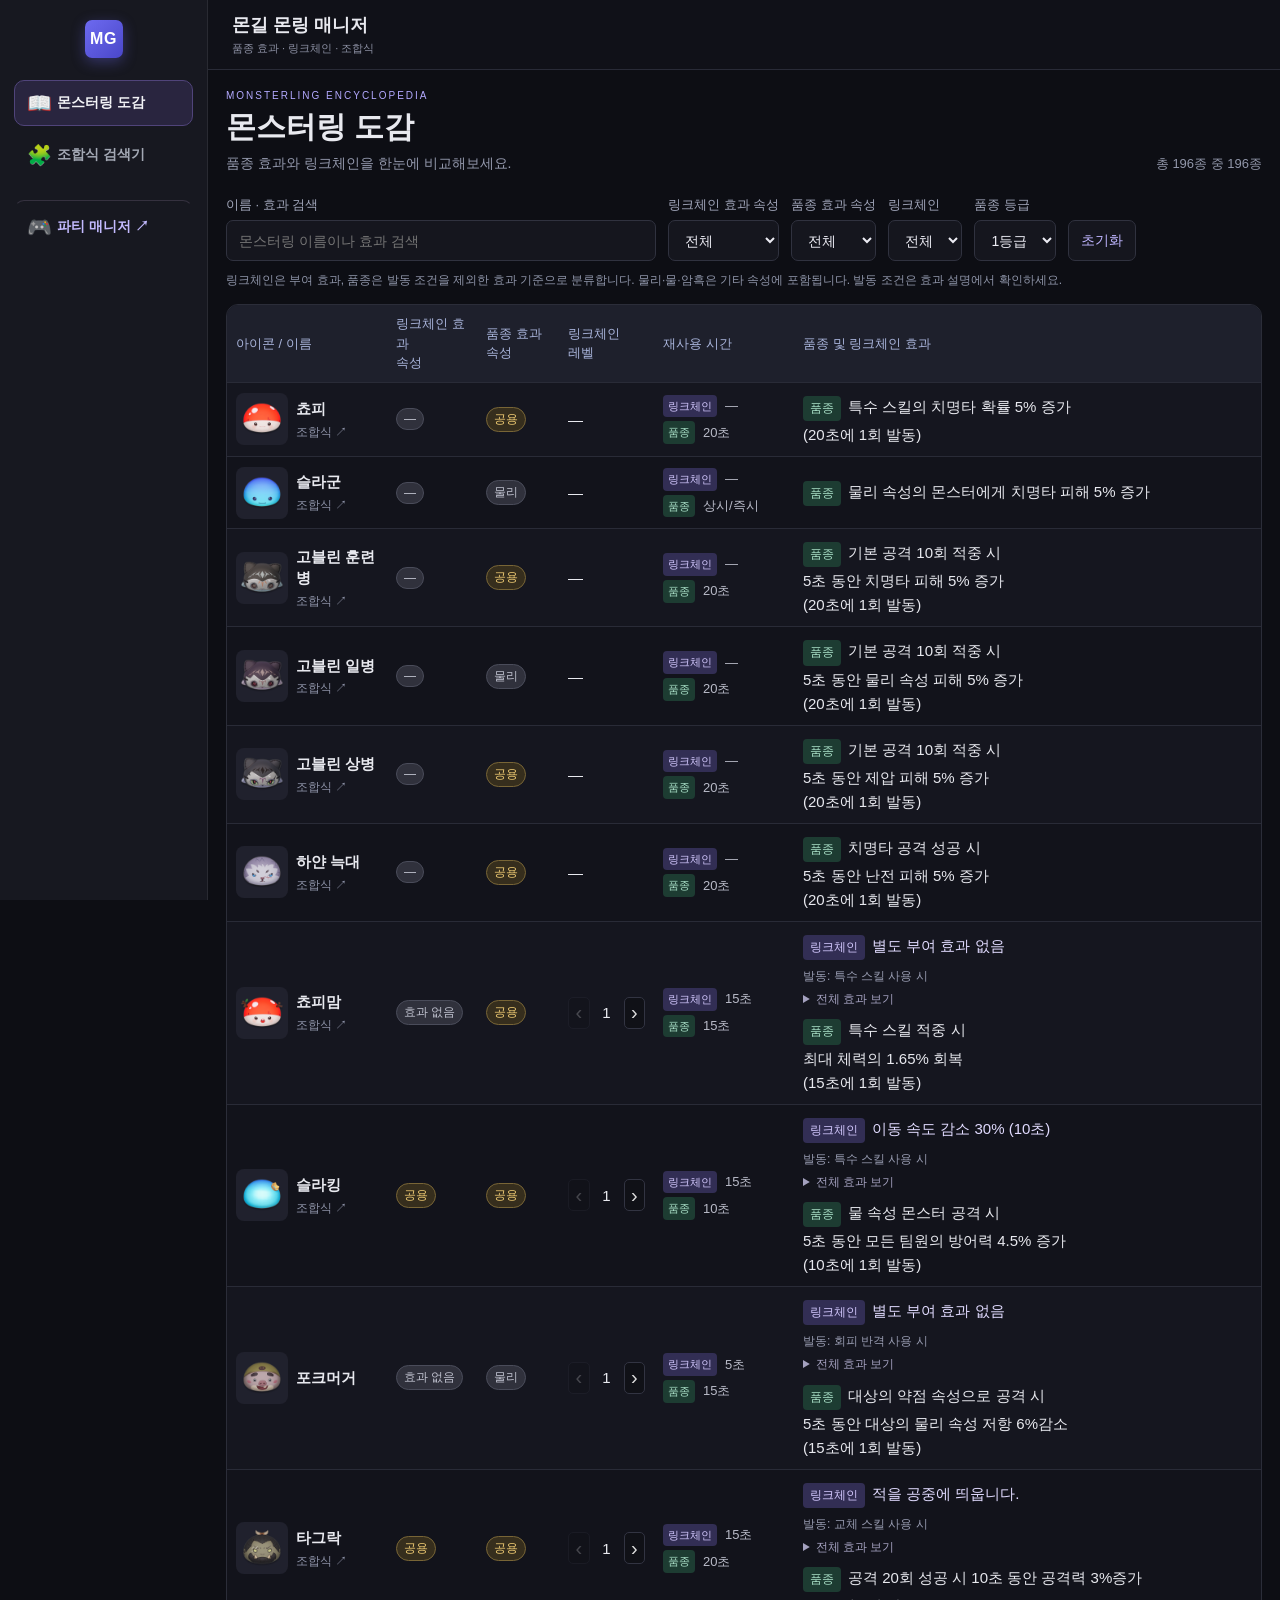
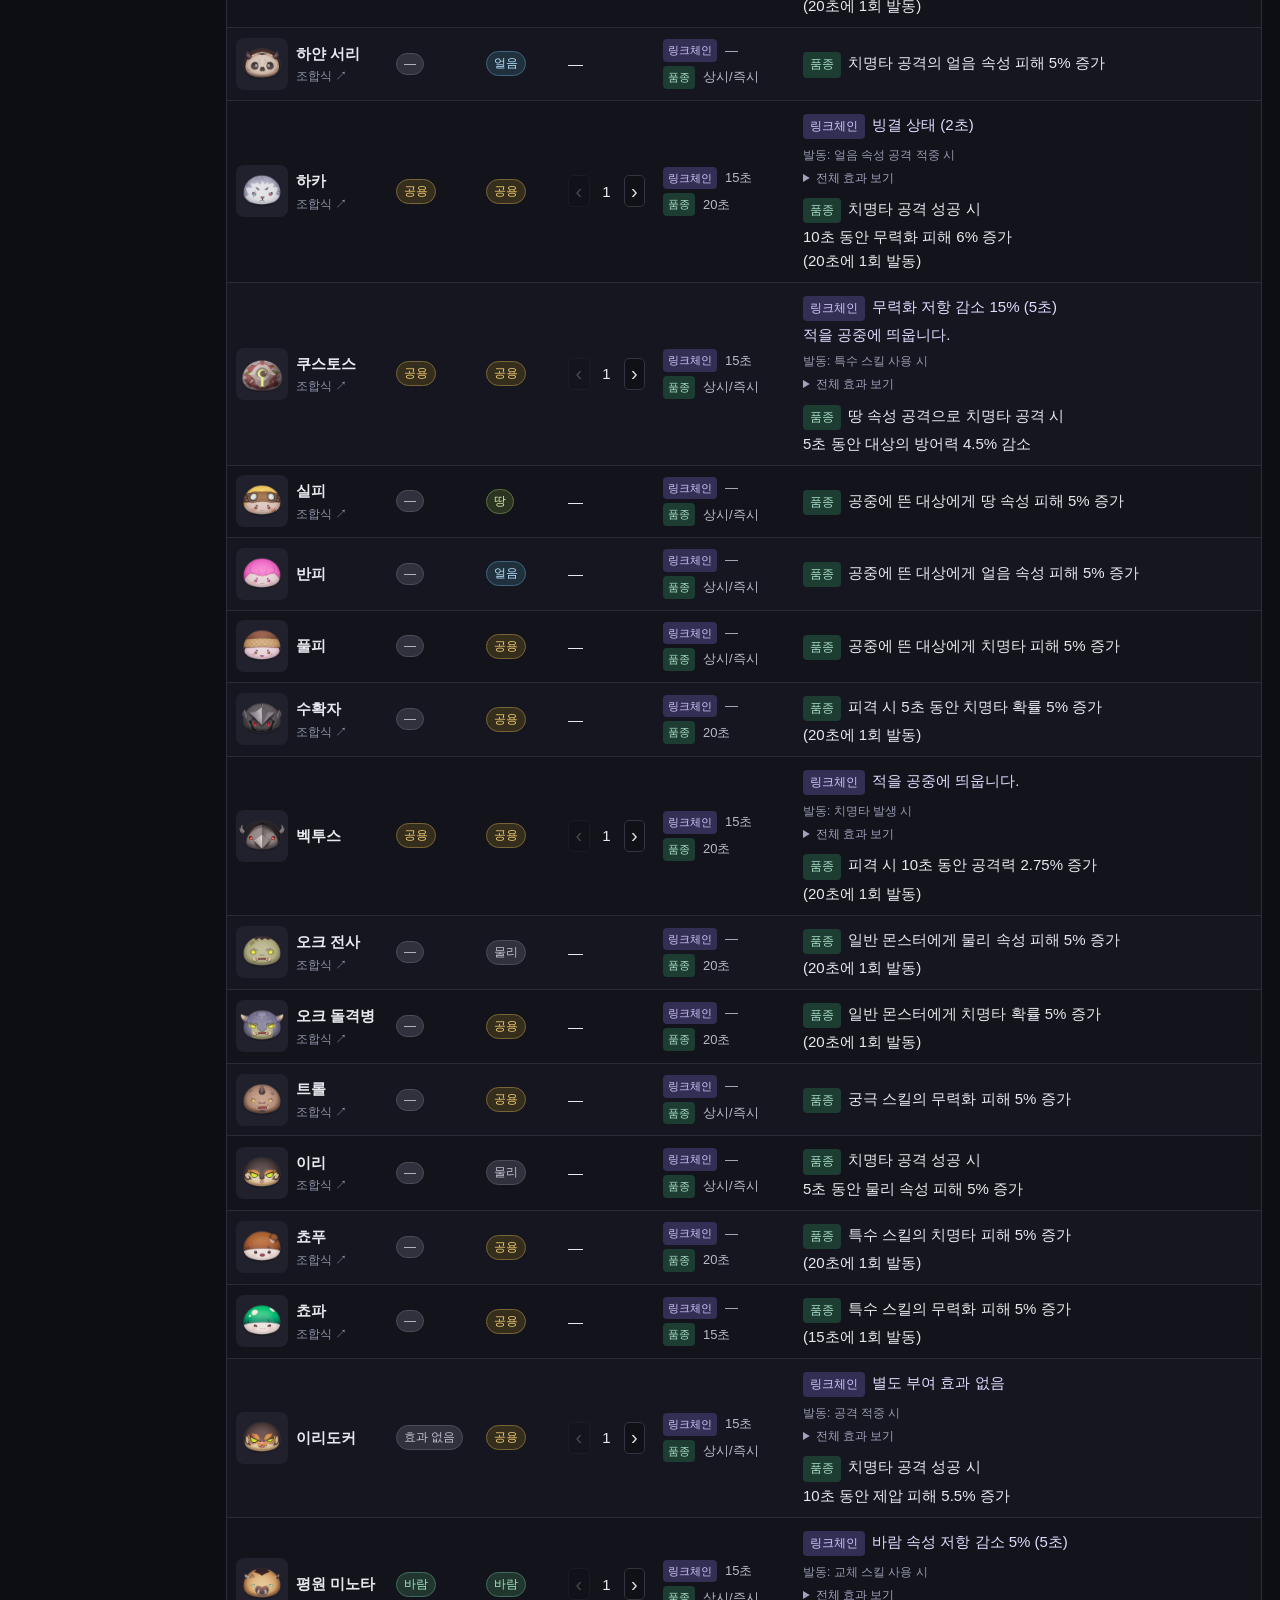
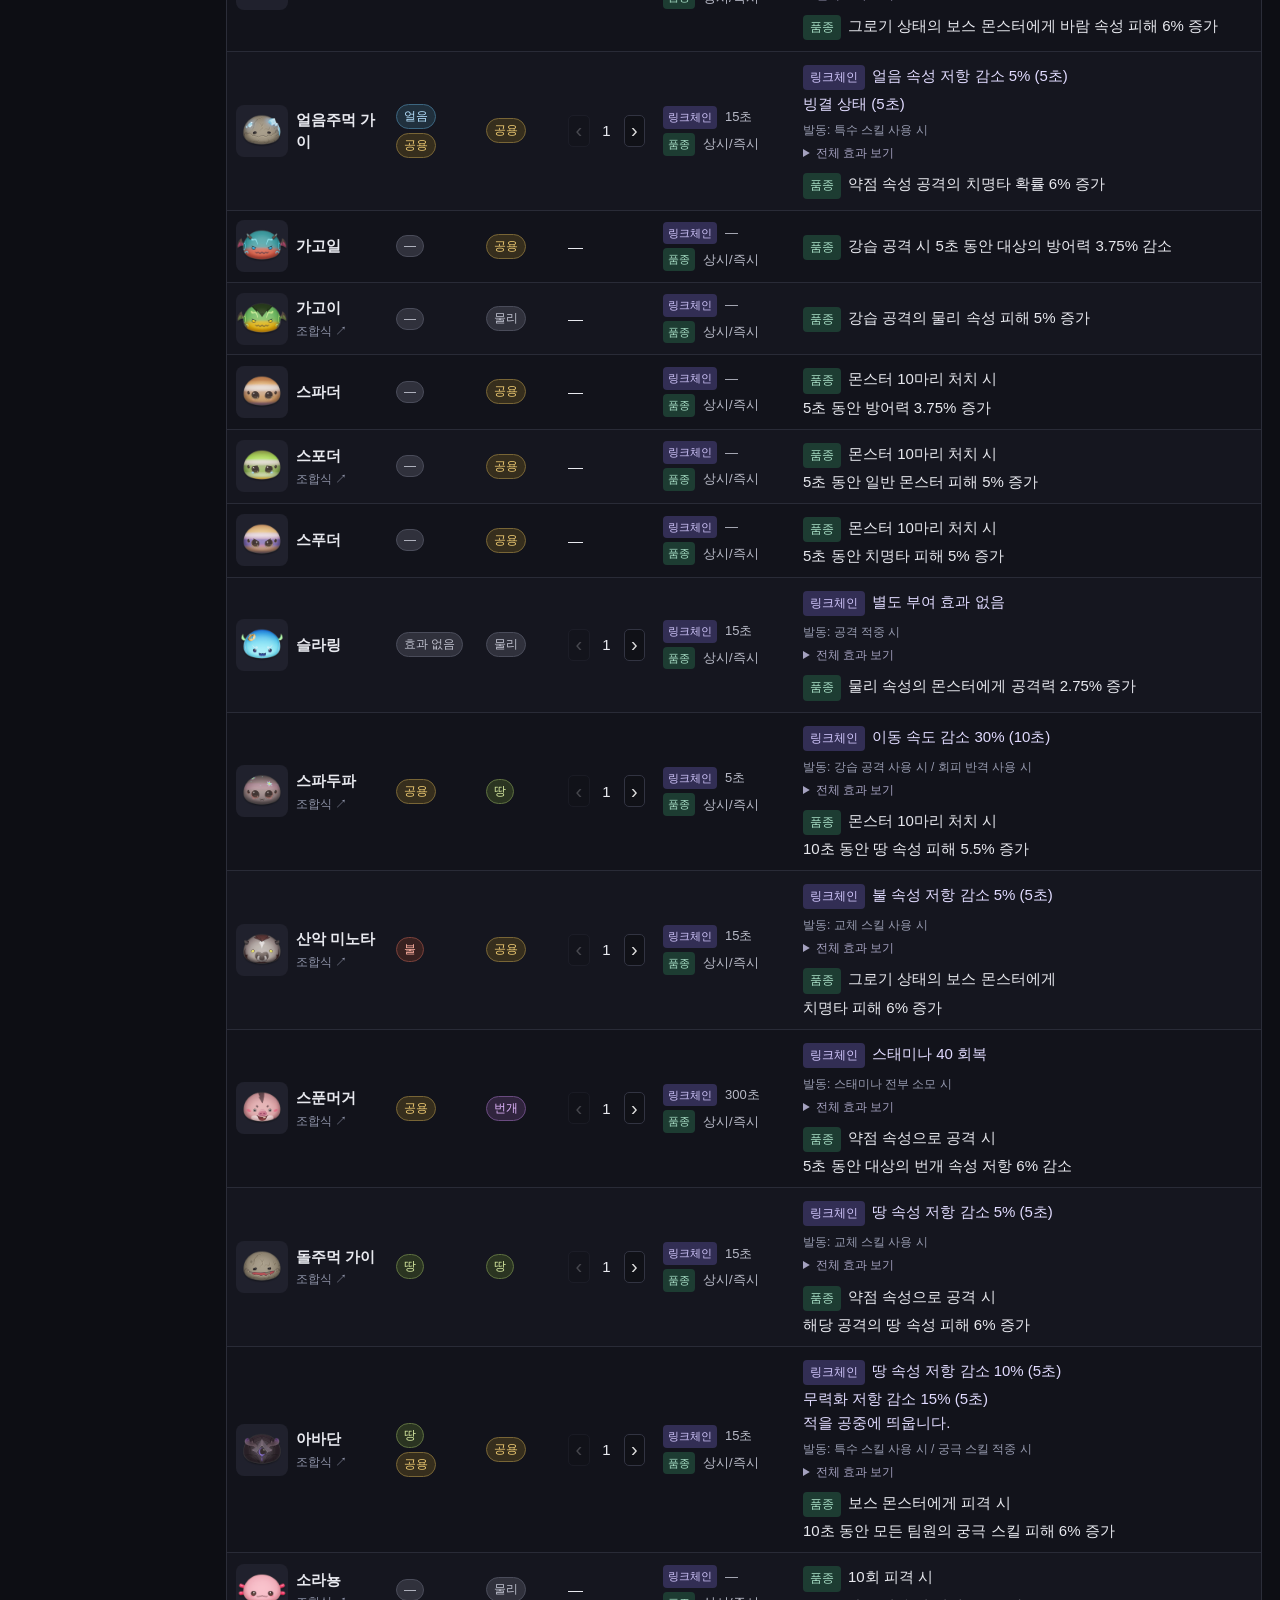
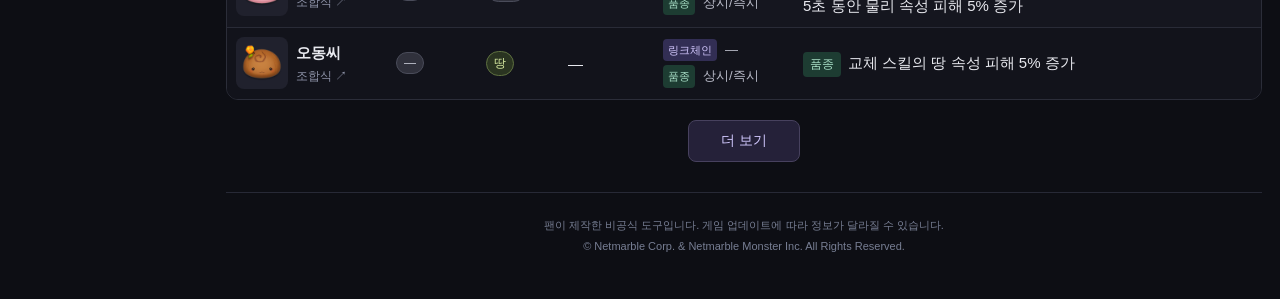
==== commit dd5e8eac: "Add files via upload" ====
--- a/index.html
+++ b/index.html
@@ -1,7 +1,7 @@
-<!doctype html><html lang="ko"><head><meta charset="utf-8"><meta name="viewport" content="width=device-width,initial-scale=1"><title>몬길 몬링 매니저 · 품종 효과와 링크체인 도감</title><link rel="stylesheet" href="editor-base.css"><link rel="stylesheet" href="style.css?v=20261018-effects3"></head><body><div class="app-shell monling-shell"><aside class="app-sidebar"><div class="app-sidebar__brand"><span class="app-sidebar__logo">MG</span></div><nav class="app-sidebar__nav" aria-label="주 메뉴"><a href="index.html" class="app-sidebar__item is-active" aria-current="page"><span class="app-sidebar__icon">📖</span><span class="app-sidebar__label">몬스터링 도감</span></a><a href="recipes/index.html" class="app-sidebar__item"><span class="app-sidebar__icon">🧩</span><span class="app-sidebar__label">조합식 검색기</span></a><a href="https://southsilverg.github.io/MonGilPartyManagers/" class="app-sidebar__item manager-switch" data-party-link><span class="app-sidebar__icon">🎮</span><span class="app-sidebar__label">파티 매니저 ↗</span></a></nav></aside><div class="app-content"><header class="manager-header"><a class="manager-brand" href="index.html"><span class="manager-logo">MG</span><span><strong>몬길 몬링 매니저</strong><small>품종 효과 · 링크체인 · 조합식</small></span></a></header>
+<!doctype html><html lang="ko"><head><meta charset="utf-8"><meta name="viewport" content="width=device-width,initial-scale=1"><title>몬길 몬링 매니저 · 품종 효과와 링크체인 도감</title><link rel="stylesheet" href="editor-base.css"><link rel="stylesheet" href="style.css?v=20261018-summary5"></head><body><div class="app-shell monling-shell"><aside class="app-sidebar"><div class="app-sidebar__brand"><span class="app-sidebar__logo">MG</span></div><nav class="app-sidebar__nav" aria-label="주 메뉴"><a href="index.html" class="app-sidebar__item is-active" aria-current="page"><span class="app-sidebar__icon">📖</span><span class="app-sidebar__label">몬스터링 도감</span></a><a href="recipes/index.html" class="app-sidebar__item"><span class="app-sidebar__icon">🧩</span><span class="app-sidebar__label">조합식 검색기</span></a><a href="https://southsilverg.github.io/MonGilPartyManagers/" class="app-sidebar__item manager-switch" data-party-link><span class="app-sidebar__icon">🎮</span><span class="app-sidebar__label">파티 매니저 ↗</span></a></nav></aside><div class="app-content"><header class="manager-header"><a class="manager-brand" href="index.html"><span class="manager-logo">MG</span><span><strong>몬길 몬링 매니저</strong><small>품종 효과 · 링크체인 · 조합식</small></span></a></header>
 <main class="catalog-page"><div class="page-heading"><div><p class="eyebrow">MONSTERLING ENCYCLOPEDIA</p><h1>몬스터링 도감</h1><p>품종 효과와 링크체인을 한눈에 비교해보세요.</p></div><span id="resultCount" role="status" aria-live="polite"></span></div>
 <form id="filters" class="filters" role="search"><label class="search-label"><span>이름 · 효과 검색</span><input id="search" type="search" placeholder="몬스터링 이름이나 효과 검색" autocomplete="off"></label><label>링크체인 효과 속성<select id="chainElement" aria-label="링크체인 효과 속성"><option value="">전체</option></select></label><label>품종 효과 속성<select id="breedElement" aria-label="품종 효과 속성"><option value="">전체</option></select></label><label>링크체인<select id="hasChain" aria-label="링크체인"><option value="">전체</option><option value="yes">있음</option><option value="no">없음</option></select></label><label>품종 등급<select id="grade" aria-label="품종 등급"><option value="1">1등급</option><option value="2">2등급</option><option value="3">3등급</option><option value="4">4등급</option><option value="5">5등급</option></select></label><button type="button" id="reset">초기화</button></form>
 <p class="filter-note">링크체인은 부여 효과, 품종은 발동 조건을 제외한 효과 기준으로 분류합니다. 물리·물·암흑은 기타 속성에 포함됩니다. 발동 조건은 효과 설명에서 확인하세요.</p>
 <div class="table-wrap"><table><thead><tr><th scope="col">아이콘 / 이름</th><th scope="col">링크체인 효과<br>속성</th><th scope="col">품종 효과<br>속성</th><th scope="col">링크체인<br>유무</th><th scope="col">링크체인<br>레벨</th><th scope="col">재사용 시간</th><th scope="col">품종 및 링크체인 효과</th></tr></thead><tbody id="catalogRows"></tbody></table></div><p id="empty" class="empty" hidden>일치하는 몬스터링이 없습니다. 검색어나 필터를 바꿔보세요.</p><button id="loadMore" type="button" class="load-more" hidden>더 보기</button>
 <footer class="manager-footer">팬이 제작한 비공식 도구입니다. 게임 업데이트에 따라 정보가 달라질 수 있습니다.<br>© Netmarble Corp. &amp; Netmarble Monster Inc. All Rights Reserved.</footer></main></div></div>
-<script src="site-links.js"></script><script src="catalog-data.js?v=20261018-effects3"></script><script src="catalog-engine.js?v=20261018-effects3"></script><script src="app.js?v=20261018-effects3"></script><script src="analytics-config.js"></script><script src="analytics.js"></script></body></html>+<script src="site-links.js"></script><script src="catalog-data.js?v=20261018-summary5"></script><script src="catalog-engine.js?v=20261018-summary5"></script><script src="app.js?v=20261018-summary5"></script><script src="analytics-config.js"></script><script src="analytics.js"></script></body></html>
--- a/style.css
+++ b/style.css
@@ -11,3 +11,11 @@
 @media(max-width:720px){.monling-shell .app-sidebar{width:100%;height:auto;display:block;position:sticky;top:0;padding:8px 10px;z-index:20}.monling-shell .app-sidebar__brand{display:none}.monling-shell .app-sidebar__nav{display:grid;grid-template-columns:repeat(3,minmax(0,1fr));gap:5px;width:100%}.monling-shell .app-sidebar__item{display:flex;flex-direction:column;align-items:center;justify-content:center;gap:5px;padding:8px 3px;font-size:11px;line-height:1.3;text-align:center;min-width:0;min-height:58px}.monling-shell .app-sidebar__icon{font-size:19px}.monling-shell .manager-switch{margin-top:0;border-top:1px solid transparent;padding-top:8px}.manager-header{min-height:65px;padding:12px 16px}.manager-brand small{font-size:10px}}
 
 .cooldown-line{display:flex;align-items:center;gap:4px;white-space:nowrap}.cooldown-line .badge{font-size:9px;padding:2px 5px;flex-shrink:0}.chain-main{color:#e1dbff;white-space:pre-line}.chain-condition{font-size:11px;color:#979bb0;margin:5px 0}
+
+/* Larger content with less framing space. */
+.catalog-page{padding:22px 24px}.page-heading{margin-bottom:16px}.page-heading h1{font-size:30px;margin:5px 0}.page-heading p:not(.eyebrow){font-size:14px;margin:7px 0}.eyebrow{margin:0 0 6px}.page-heading>span{font-size:13px;padding-bottom:7px}.filters{gap:12px}.filters label{font-size:13px;gap:6px}.filters input,.filters select,.filters button{font-size:14px;height:41px}.filter-note{font-size:12px;line-height:1.6;margin:10px 0 14px}th{font-size:13px;padding:11px 12px}th:nth-child(1){width:190px}th:nth-child(2){width:108px}th:nth-child(3){width:100px}th:nth-child(4){width:70px}th:nth-child(5){width:108px}th:nth-child(6){width:154px}td{font-size:15px;padding:10px 12px}.identity{min-height:0}.identity-content{gap:11px;min-height:52px}.identity img{width:52px;height:52px}.identity strong{font-size:16px;line-height:1.45}.recipe-link{font-size:12px;margin-top:4px}.badge{font-size:12px;padding:3px 7px}.level-control button{width:29px;height:32px}.level-control span{font-size:15px}.cooldowns{font-size:13px}.cooldown-line{gap:5px;line-height:1.7}.cooldown-line .badge{font-size:11px;padding:2px 5px}.effect-block{line-height:1.6;margin:2px 0 8px}.effect-block:last-child{margin-bottom:0}.chain-main,.effect-text{font-size:15px;line-height:1.6}.chain-condition{font-size:12px;line-height:1.5;margin:5px 0}.effects details{margin:4px 0 8px}.effects summary{font-size:12px}.chain-description{font-size:14px;line-height:1.6}.manager-header{min-height:70px;padding:13px 24px}
+@media(min-width:761px) and (max-width:1350px){th:nth-child(1){width:160px}th:nth-child(2){width:90px}th:nth-child(3){width:82px}th:nth-child(4),td:nth-child(4){display:none}th:nth-child(5){width:95px}th:nth-child(6){width:140px}td,th{padding:9px 9px}.catalog-page{padding:20px 18px}.identity strong{font-size:15px}.identity-content{gap:8px}}
+@media(max-width:760px){.catalog-page{padding:18px 14px}.page-heading h1{font-size:26px}.page-heading p:not(.eyebrow){font-size:13px}.filters{gap:9px}.filters label{font-size:12px}.filter-note{font-size:11px;margin:10px 0 12px}tr{padding:12px;gap:9px 12px}td{padding:0;font-size:14px}td::before{font-size:11px}.identity img{width:48px;height:48px}.identity strong{font-size:16px}.identity{padding-bottom:9px}.chain-main,.effect-text{font-size:14px}.badge{font-size:11px}.cooldown-line .badge{font-size:10px}.cooldowns{font-size:12px}.effects{padding-top:9px}.manager-header{min-height:62px;padding:12px 16px}}
+
+.recipe-page .selected-heading{display:grid;grid-template-columns:80px minmax(130px,1fr) minmax(320px,1.8fr);align-items:start;gap:16px}.recipe-effect-summary{padding:12px 14px;border:1px solid #353044;border-radius:10px;background:#171720;min-width:0}.recipe-effect-controls{display:flex;justify-content:flex-end;gap:12px;flex-wrap:wrap;margin-bottom:10px}.recipe-effect-picker{display:flex;align-items:center;gap:6px;font-size:11px;color:#a9a4bb}.recipe-effect-picker select{border:1px solid #45405a;border-radius:5px;padding:4px 7px;background:#101117;color:#eee;font:inherit}.recipe-effect-line{display:flex;align-items:start;gap:7px;margin:5px 0;font-size:14px;line-height:1.6}.recipe-effect-line>.badge{flex-shrink:0;margin-top:1px}.recipe-effect-copy{white-space:pre-line;min-width:0;overflow-wrap:anywhere}.recipe-effect-condition{font-size:11px;color:#9995af;line-height:1.6;margin:4px 0 12px}.recipe-effect-loading{font-size:12px;color:#9995af;margin:0}
+@media(max-width:1050px){.recipe-page .selected-heading{grid-template-columns:70px minmax(0,1fr)}.recipe-effect-summary{grid-column:1/-1}.recipe-page .selected-heading>img{width:70px;height:70px}}@media(max-width:600px){.recipe-effect-summary{padding:10px 12px}.recipe-effect-line{font-size:13px}.recipe-effect-controls{justify-content:flex-start}}
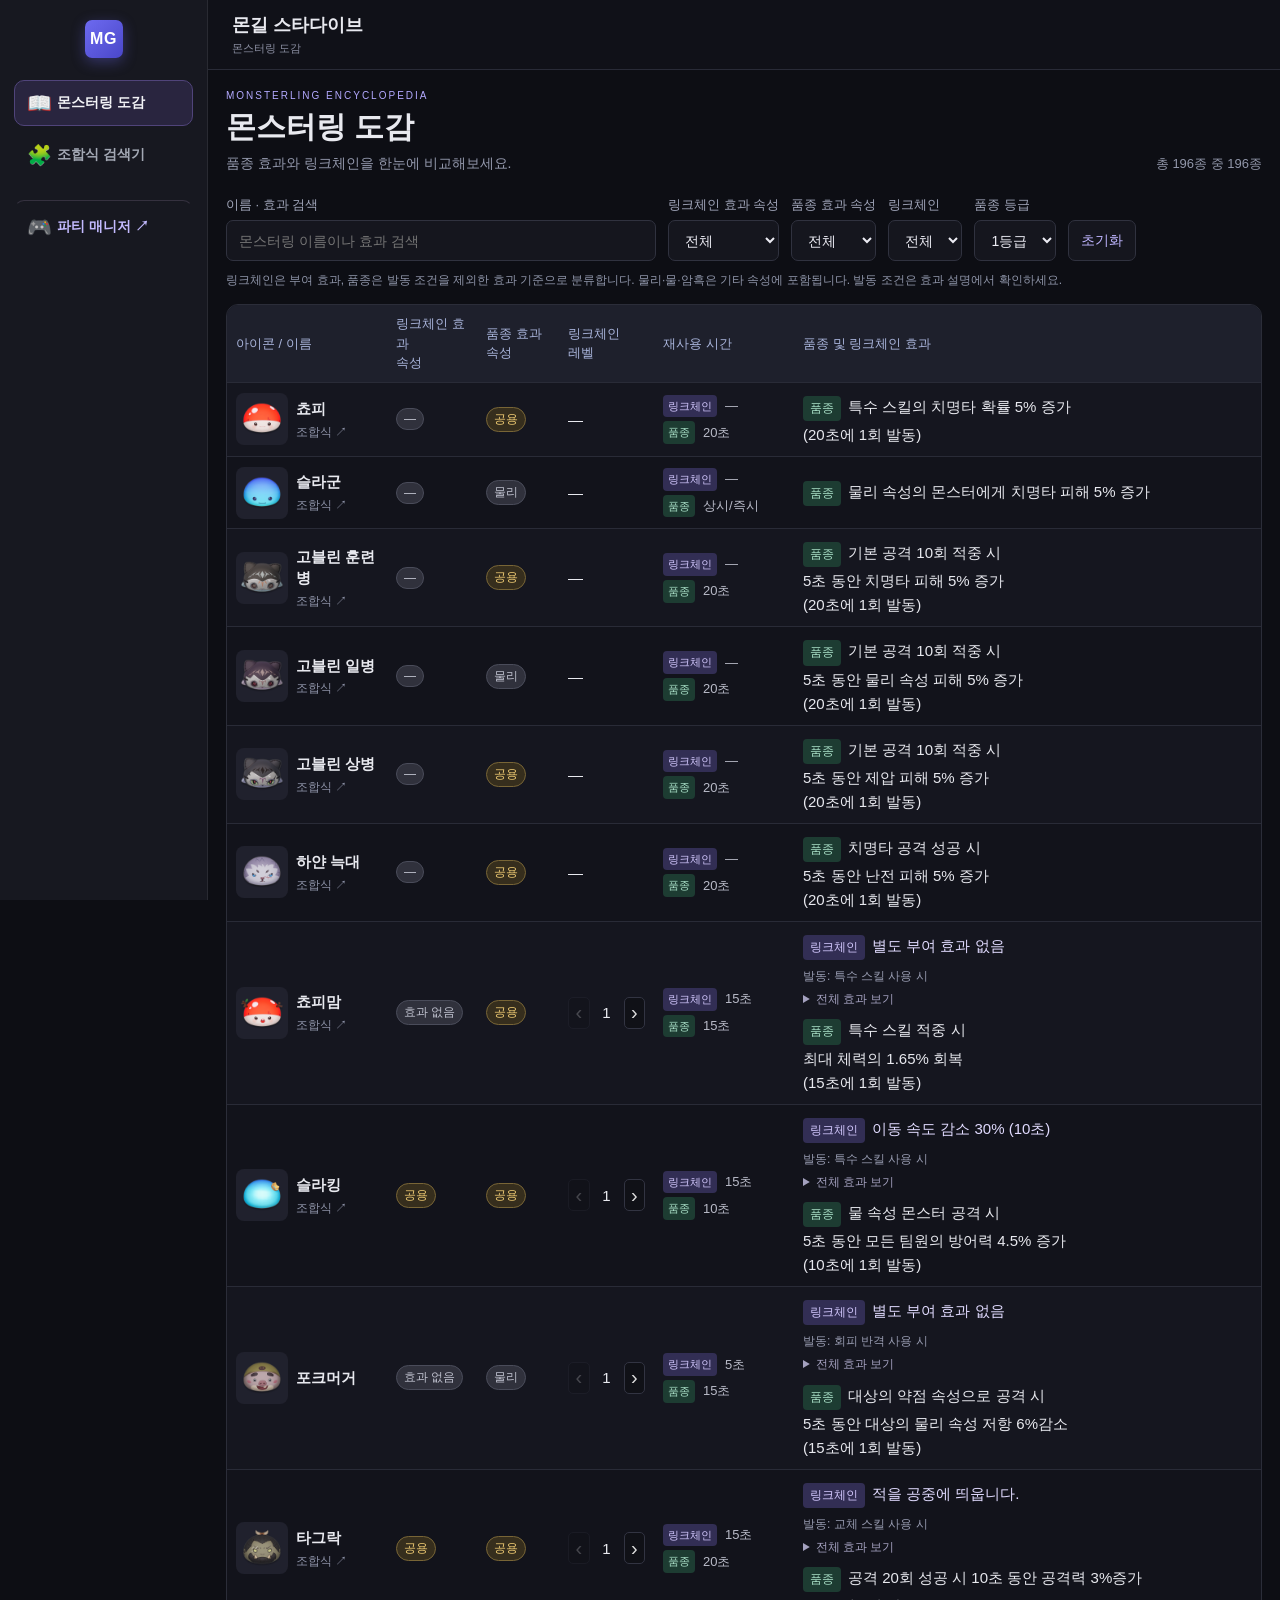
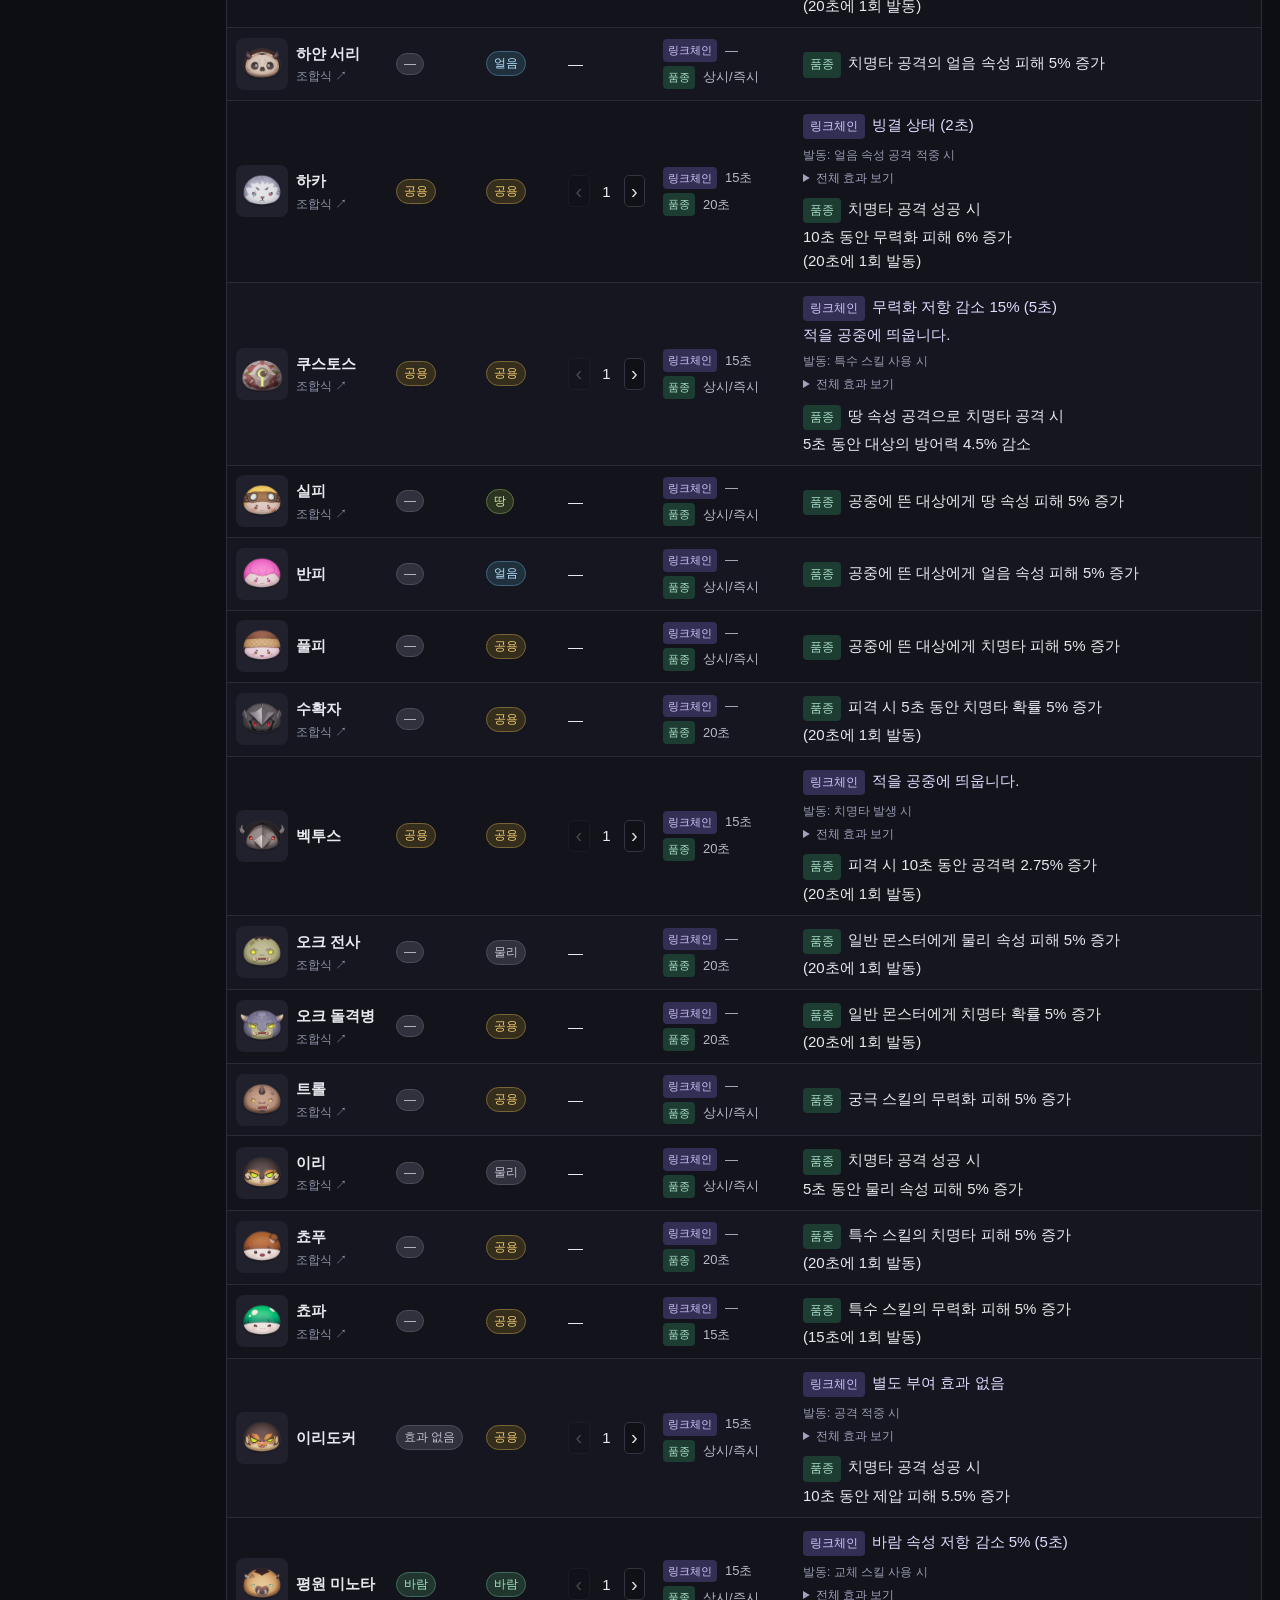
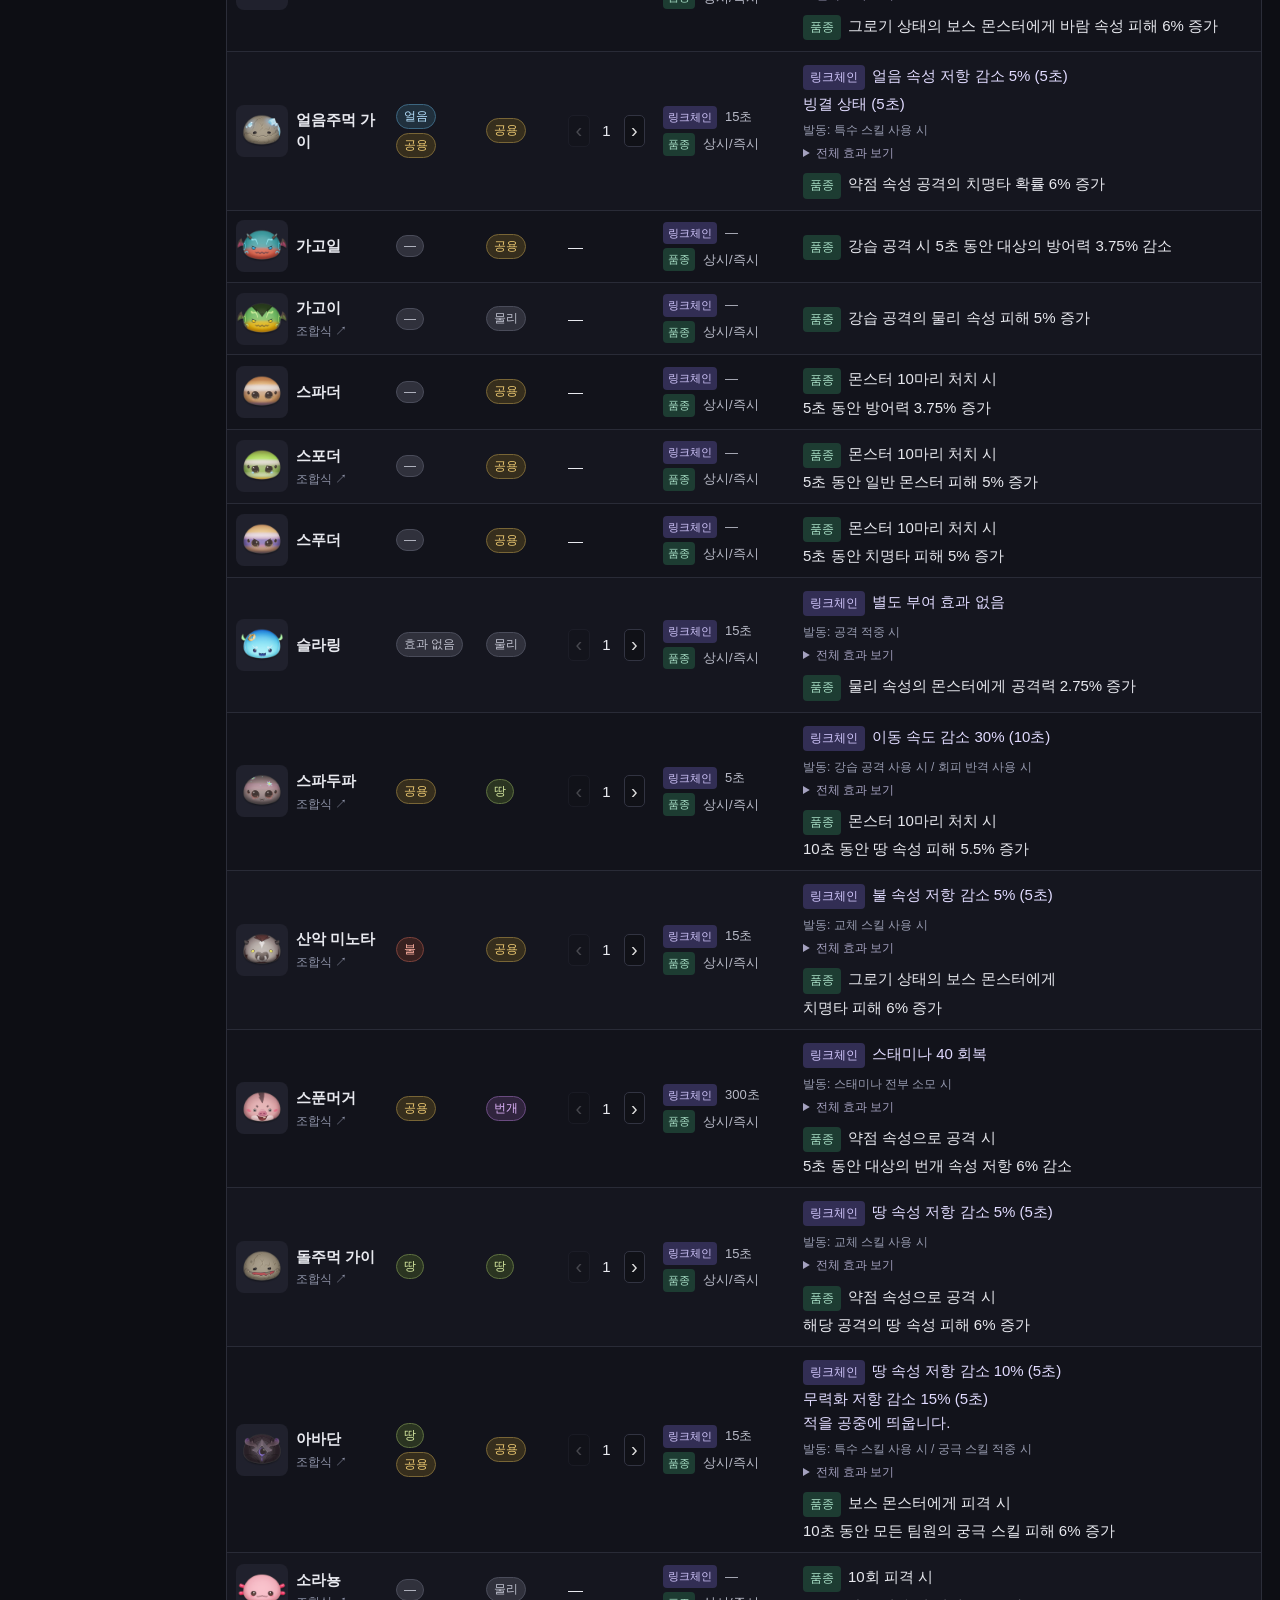
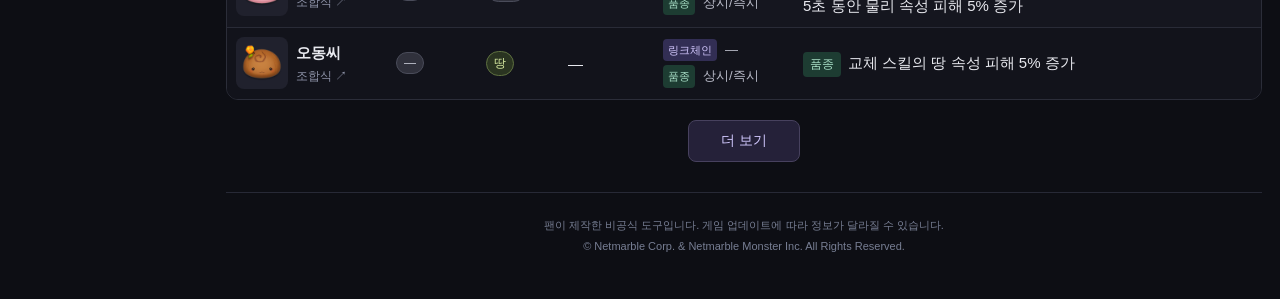
==== commit 032babaa: "Add files via upload" ====
--- a/index.html
+++ b/index.html
@@ -1,4 +1,4 @@
-<!doctype html><html lang="ko"><head><meta charset="utf-8"><meta name="viewport" content="width=device-width,initial-scale=1"><title>몬길 몬링 매니저 · 품종 효과와 링크체인 도감</title><link rel="stylesheet" href="editor-base.css"><link rel="stylesheet" href="style.css?v=20261018-summary5"></head><body><div class="app-shell monling-shell"><aside class="app-sidebar"><div class="app-sidebar__brand"><span class="app-sidebar__logo">MG</span></div><nav class="app-sidebar__nav" aria-label="주 메뉴"><a href="index.html" class="app-sidebar__item is-active" aria-current="page"><span class="app-sidebar__icon">📖</span><span class="app-sidebar__label">몬스터링 도감</span></a><a href="recipes/index.html" class="app-sidebar__item"><span class="app-sidebar__icon">🧩</span><span class="app-sidebar__label">조합식 검색기</span></a><a href="https://southsilverg.github.io/MonGilPartyManagers/" class="app-sidebar__item manager-switch" data-party-link><span class="app-sidebar__icon">🎮</span><span class="app-sidebar__label">파티 매니저 ↗</span></a></nav></aside><div class="app-content"><header class="manager-header"><a class="manager-brand" href="index.html"><span class="manager-logo">MG</span><span><strong>몬길 몬링 매니저</strong><small>품종 효과 · 링크체인 · 조합식</small></span></a></header>
+<!doctype html><html lang="ko"><head><meta charset="utf-8"><meta name="viewport" content="width=device-width,initial-scale=1"><title>몬길 몬링 매니저 · 품종 효과와 링크체인 도감</title><link rel="stylesheet" href="editor-base.css"><link rel="stylesheet" href="style.css?v=20261018-summary5"></head><body><div class="app-shell monling-shell"><aside class="app-sidebar"><div class="app-sidebar__brand"><span class="app-sidebar__logo">MG</span></div><nav class="app-sidebar__nav" aria-label="주 메뉴"><a href="index.html" class="app-sidebar__item is-active" aria-current="page"><span class="app-sidebar__icon">📖</span><span class="app-sidebar__label">몬스터링 도감</span></a><a href="recipes/index.html" class="app-sidebar__item"><span class="app-sidebar__icon">🧩</span><span class="app-sidebar__label">조합식 검색기</span></a><a href="https://southsilverg.github.io/MonGilPartyManagers/" class="app-sidebar__item manager-switch" data-party-link target="_blank" rel="noopener noreferrer"><span class="app-sidebar__icon">🎮</span><span class="app-sidebar__label">파티 매니저 ↗</span></a></nav></aside><div class="app-content"><header class="manager-header"><a class="manager-brand" href="index.html"><span class="manager-logo">MG</span><span><strong>몬길 스타다이브</strong><small>몬스터링 도감</small></span></a></header>
 <main class="catalog-page"><div class="page-heading"><div><p class="eyebrow">MONSTERLING ENCYCLOPEDIA</p><h1>몬스터링 도감</h1><p>품종 효과와 링크체인을 한눈에 비교해보세요.</p></div><span id="resultCount" role="status" aria-live="polite"></span></div>
 <form id="filters" class="filters" role="search"><label class="search-label"><span>이름 · 효과 검색</span><input id="search" type="search" placeholder="몬스터링 이름이나 효과 검색" autocomplete="off"></label><label>링크체인 효과 속성<select id="chainElement" aria-label="링크체인 효과 속성"><option value="">전체</option></select></label><label>품종 효과 속성<select id="breedElement" aria-label="품종 효과 속성"><option value="">전체</option></select></label><label>링크체인<select id="hasChain" aria-label="링크체인"><option value="">전체</option><option value="yes">있음</option><option value="no">없음</option></select></label><label>품종 등급<select id="grade" aria-label="품종 등급"><option value="1">1등급</option><option value="2">2등급</option><option value="3">3등급</option><option value="4">4등급</option><option value="5">5등급</option></select></label><button type="button" id="reset">초기화</button></form>
 <p class="filter-note">링크체인은 부여 효과, 품종은 발동 조건을 제외한 효과 기준으로 분류합니다. 물리·물·암흑은 기타 속성에 포함됩니다. 발동 조건은 효과 설명에서 확인하세요.</p>
